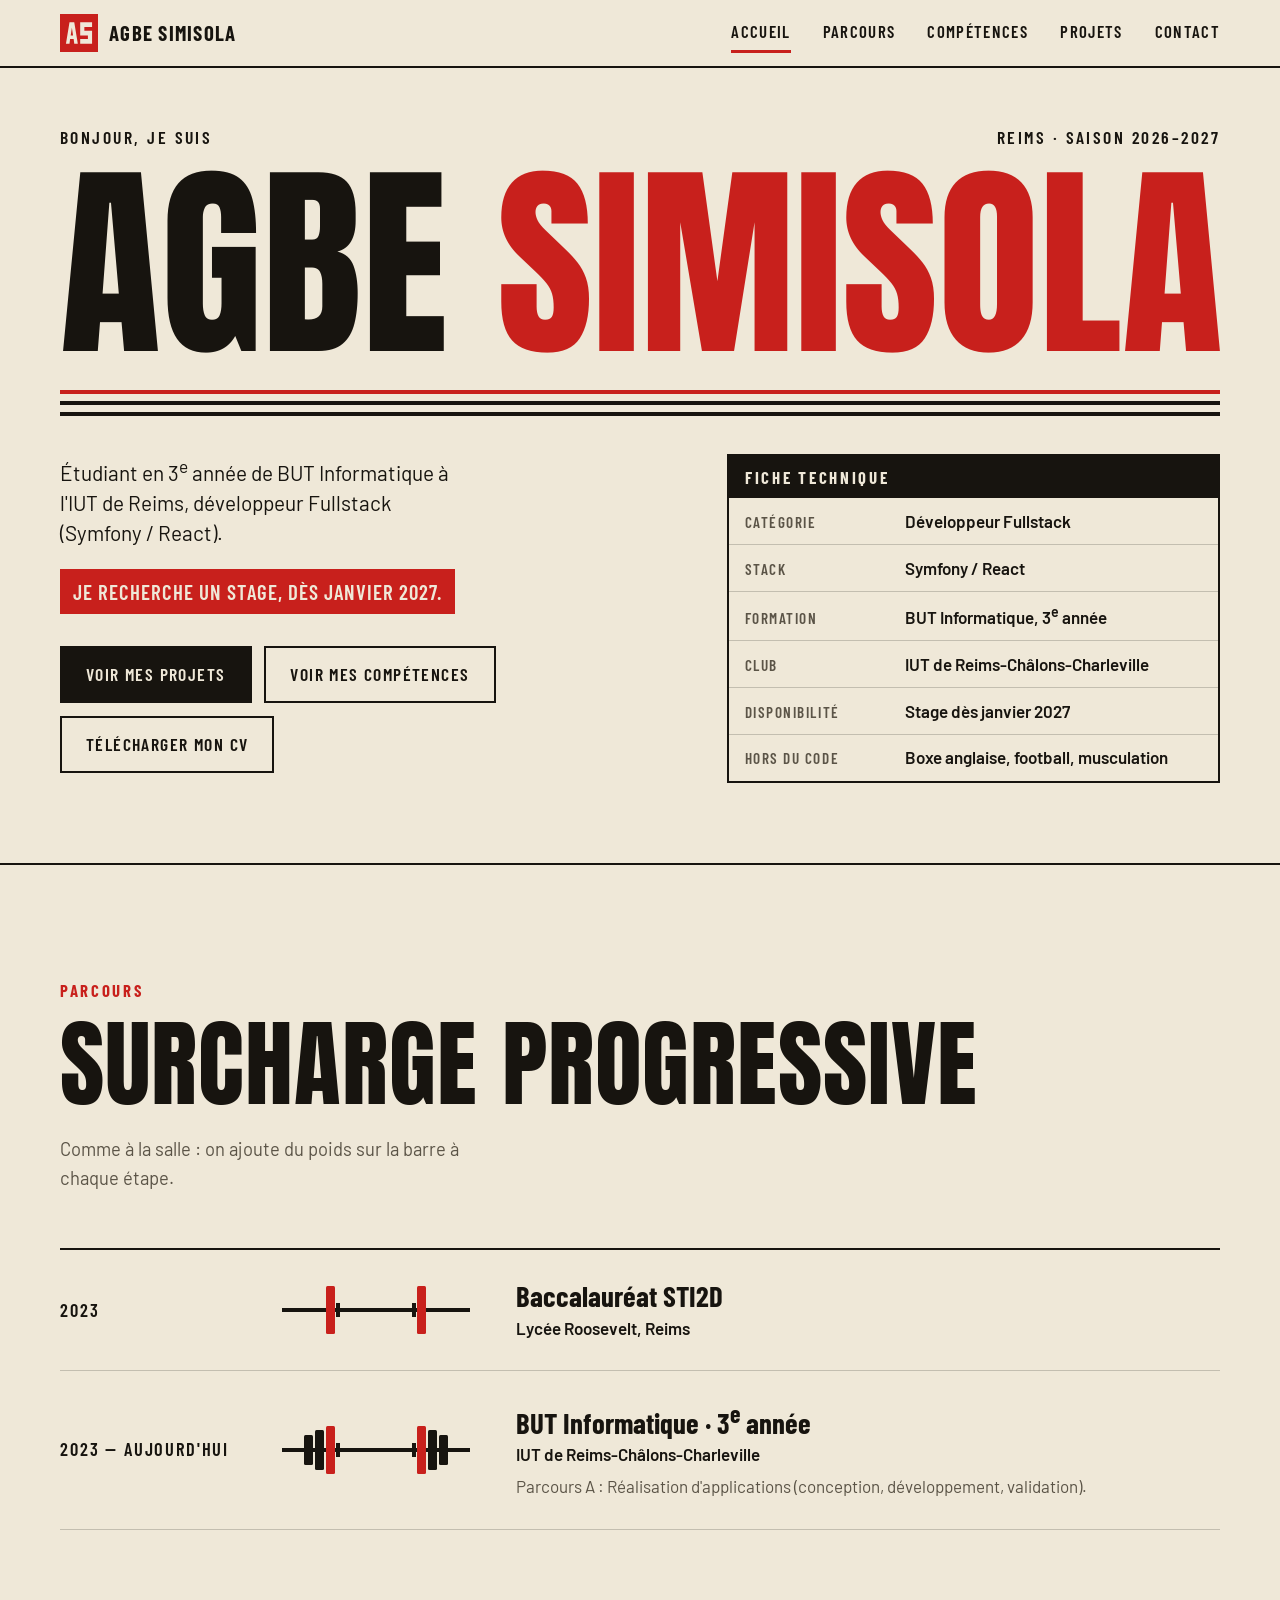
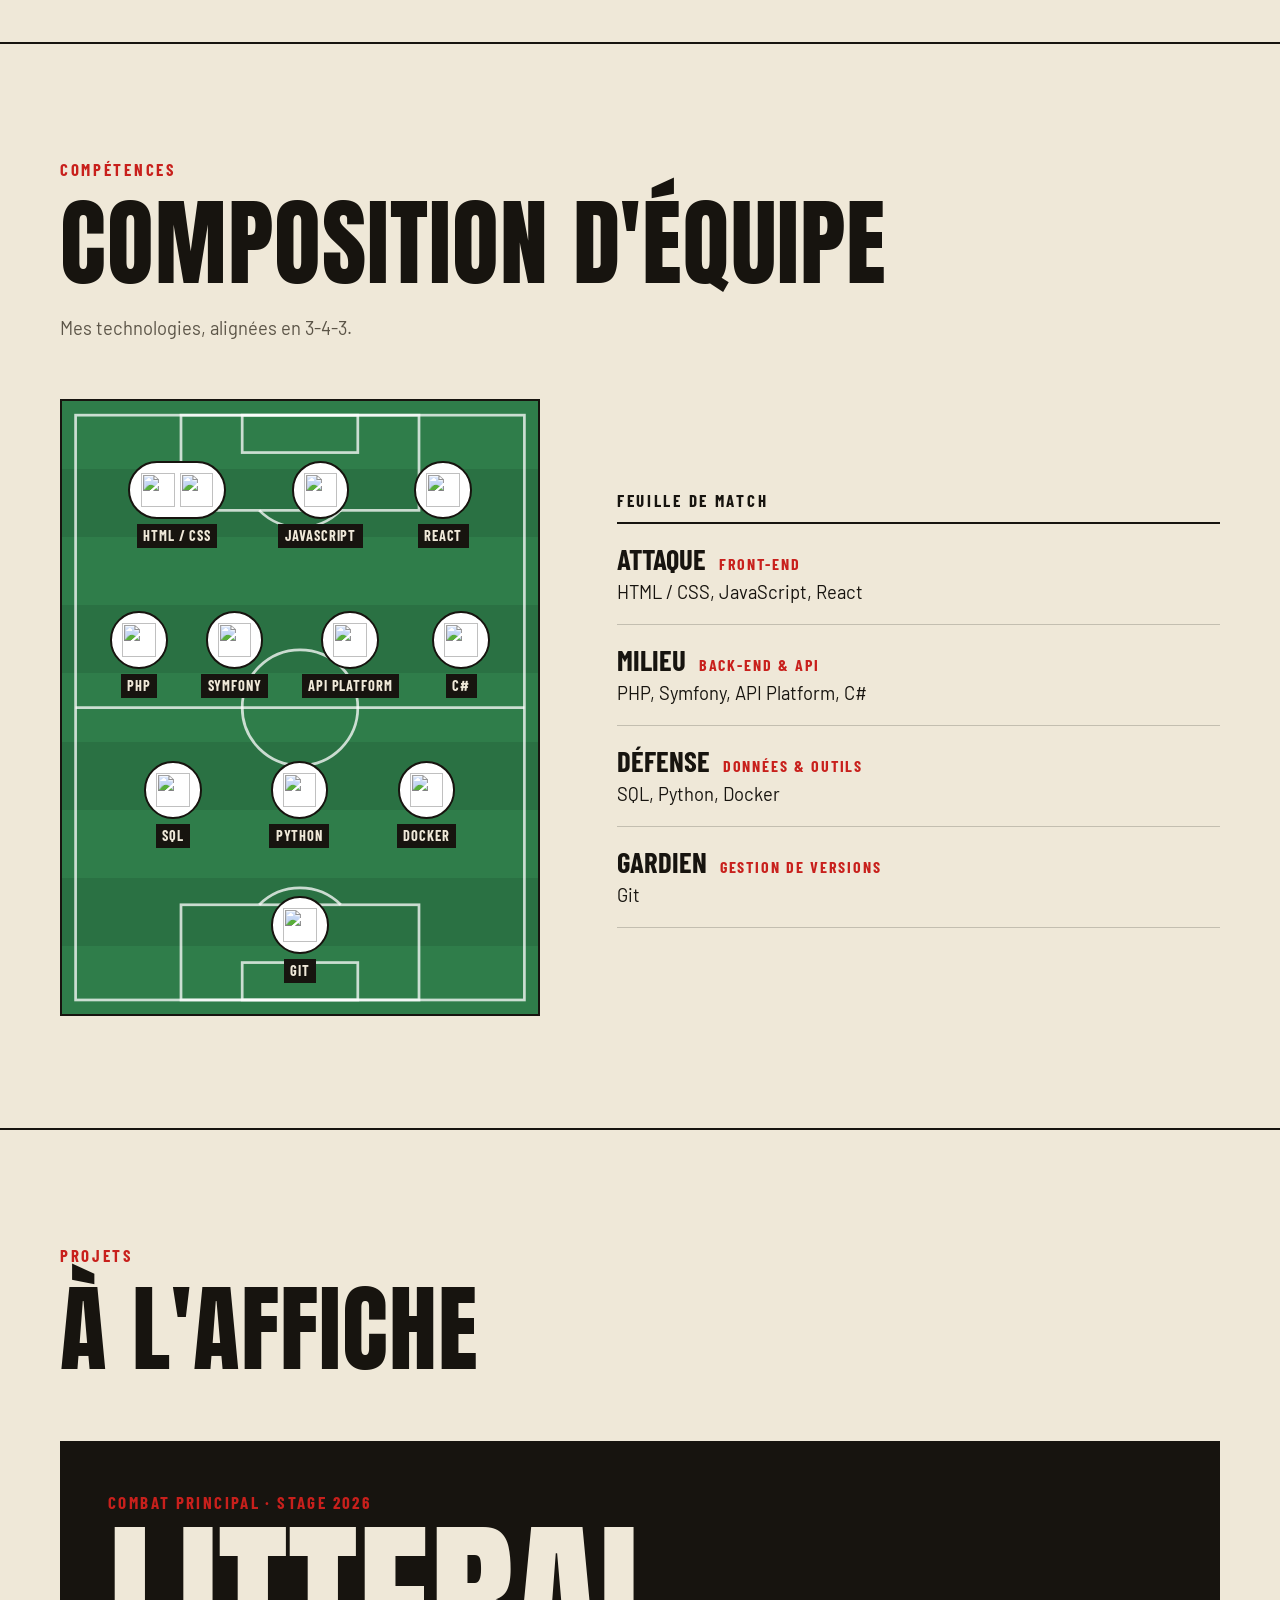
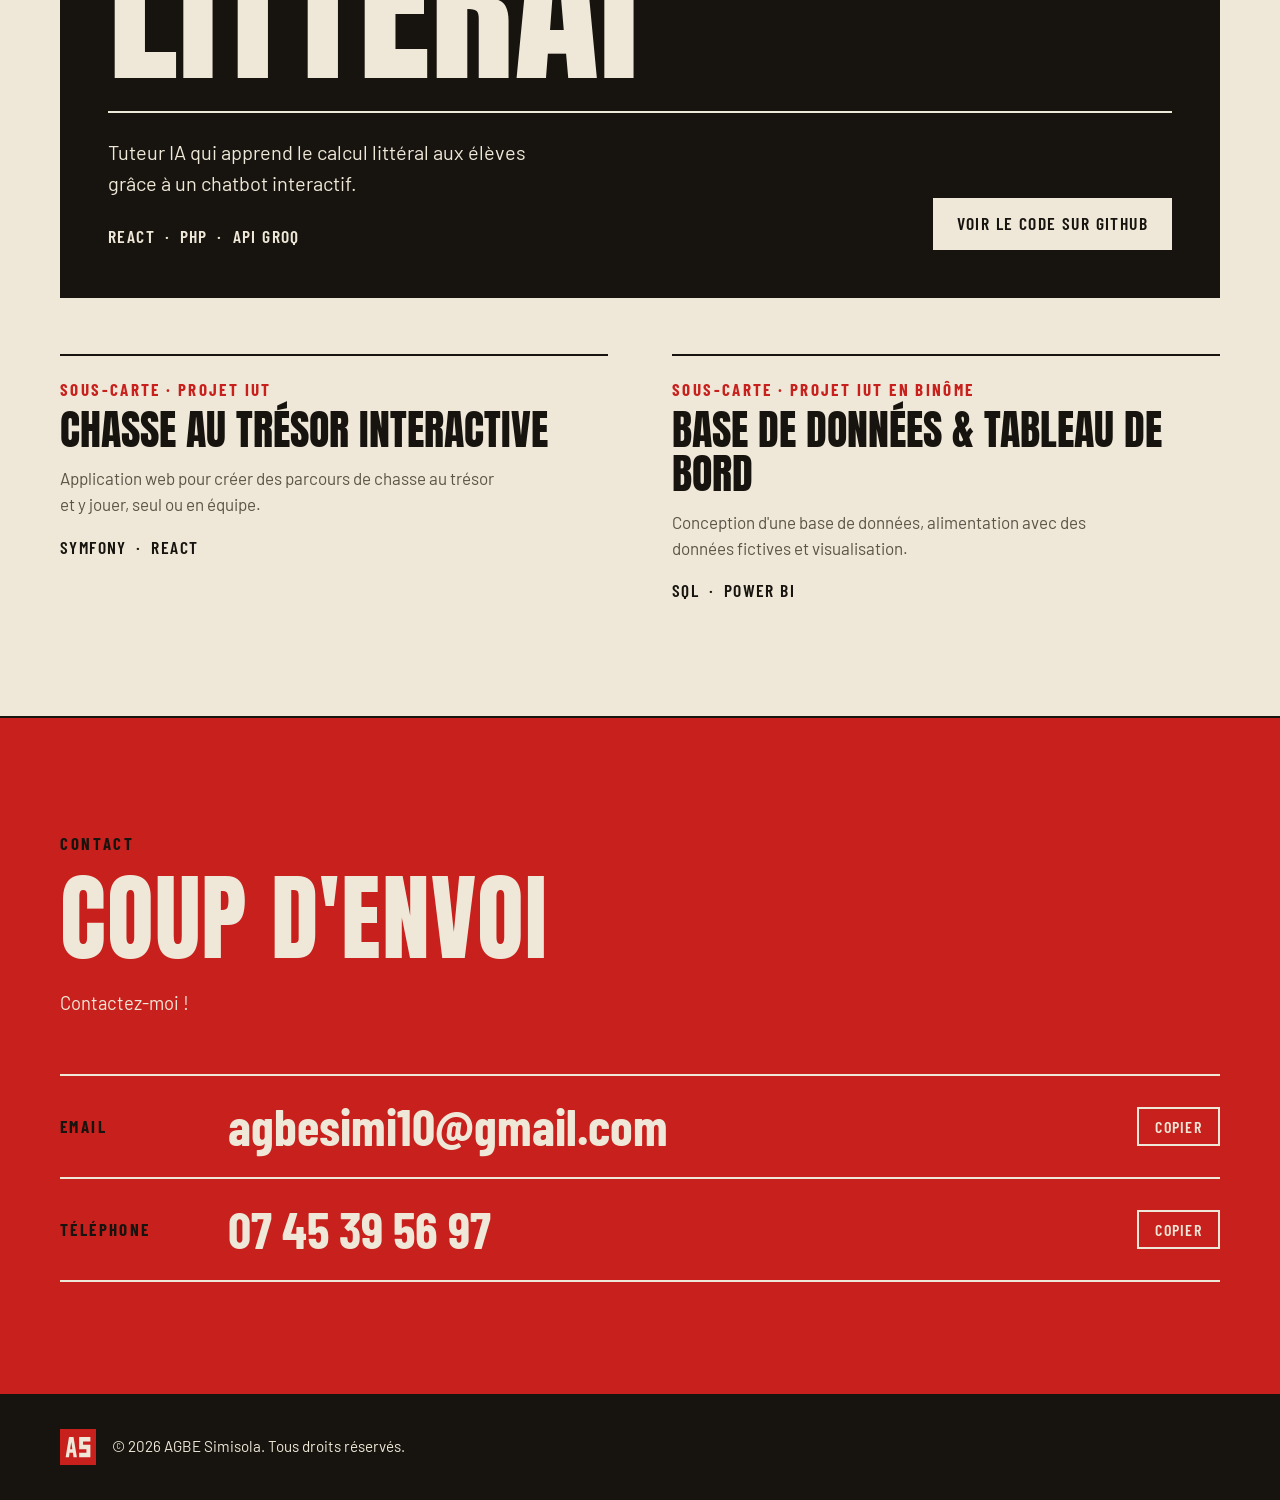
==== index.html @ cc0155b1 "Menu mobile : croix de fermeture corrigée, retrait de classes inutilisées" ====
<!DOCTYPE html>
<html lang="fr">
<head>
    <meta charset="UTF-8">
    <meta name="viewport" content="width=device-width, initial-scale=1.0">
    <meta name="description" content="Portfolio d'AGBE Simisola, développeur Fullstack Symfony / React.">
    <meta name="theme-color" content="#efe8d8">
    <title>AGBE Simisola | Portfolio</title>
    <link rel="icon" type="image/svg+xml" href="logo.svg">
    <link rel="preconnect" href="https://fonts.googleapis.com">
    <link rel="preconnect" href="https://fonts.gstatic.com" crossorigin>
    <link href="https://fonts.googleapis.com/css2?family=Anton&family=Barlow+Condensed:wght@500;600;700&family=Barlow:wght@400;500;600&display=swap" rel="stylesheet">
    <link rel="stylesheet" href="style.css?v=4">
</head>
<body>

    <header class="site-header" id="header">
        <a href="#accueil" class="logo" aria-label="Retour à l'accueil">
            <svg class="logo-mark" viewBox="0 0 64 64" aria-hidden="true">
                <rect width="64" height="64" fill="#c8201c"/>
                <path fill="#efe8d8" fill-rule="evenodd" d="M10 50 16 14h8l6 36h-6l-1-8h-6l-1 8zM18 36h4l-2-13z"/>
                <path fill="#efe8d8" d="M34 14h20v8H41v6h13v22H34v-8h13v-6H34z"/>
            </svg>
            <span class="logo-text">Agbe Simisola</span>
        </a>
        <nav aria-label="Navigation principale">
            <button class="menu-toggle" id="mobile-menu" aria-label="Ouvrir le menu" aria-expanded="false" aria-controls="nav-links">
                <span class="bar"></span>
                <span class="bar"></span>
                <span class="bar"></span>
            </button>
            <ul class="nav-links" id="nav-links">
                <li><a href="#accueil" class="active">Accueil</a></li>
                <li><a href="#parcours">Parcours</a></li>
                <li><a href="#competences">Compétences</a></li>
                <li><a href="#projets">Projets</a></li>
                <li><a href="#contact">Contact</a></li>
            </ul>
        </nav>
    </header>

    <main>
        <section id="accueil" class="hero">
            <p class="hero-intro">
                <span>Bonjour, je suis</span>
                <span>Reims · Saison 2026–2027</span>
            </p>
            <h1 class="hero-name">
                <span>Agbe</span>
                <span class="hero-name-red">Simisola</span>
            </h1>
            <div class="ropes" aria-hidden="true"></div>

            <div class="hero-grid">
                <div>
                    <p class="hero-desc">Étudiant en 3<sup>e</sup> année de BUT Informatique à l'IUT de Reims, développeur Fullstack (Symfony / React).</p>
                    <p class="hero-goal">Je recherche un stage, dès&nbsp;janvier&nbsp;2027.</p>

                    <div class="hero-buttons">
                        <a href="#projets" class="btn btn-primary">Voir mes projets</a>
                        <a href="#competences" class="btn btn-outline">Voir mes compétences</a>
                        <a href="CV_Simisola_AGBE.pdf" download="CV_Simisola_AGBE.pdf" class="btn btn-outline">Télécharger mon CV</a>
                    </div>
                </div>

                <div class="fiche">
                    <p class="fiche-title">Fiche technique</p>
                    <dl>
                        <div class="fiche-row">
                            <dt>Catégorie</dt>
                            <dd>Développeur Fullstack</dd>
                        </div>
                        <div class="fiche-row">
                            <dt>Stack</dt>
                            <dd>Symfony / React</dd>
                        </div>
                        <div class="fiche-row">
                            <dt>Formation</dt>
                            <dd>BUT Informatique, 3<sup>e</sup> année</dd>
                        </div>
                        <div class="fiche-row">
                            <dt>Club</dt>
                            <dd>IUT de Reims-Châlons-Charleville</dd>
                        </div>
                        <div class="fiche-row">
                            <dt>Disponibilité</dt>
                            <dd>Stage dès janvier 2027</dd>
                        </div>
                        <div class="fiche-row">
                            <dt>Hors du code</dt>
                            <dd>Boxe anglaise, football, musculation</dd>
                        </div>
                    </dl>
                </div>
            </div>
        </section>

        <section id="parcours" class="section">
            <header class="section-head">
                <p class="kicker">Parcours</p>
                <h2>Surcharge progressive</h2>
                <p class="lead">Comme à la salle : on ajoute du poids sur la barre à chaque étape.</p>
            </header>

            <ol class="lifts">
                <li class="lift">
                    <p class="lift-date">2023</p>
                    <svg class="lift-bar" viewBox="0 0 200 56" aria-hidden="true">
                        <rect x="6" y="26" width="188" height="4"/>
                        <rect x="60" y="21" width="4" height="14"/>
                        <rect x="136" y="21" width="4" height="14"/>
                        <rect class="plate-red" x="50" y="4" width="9" height="48" rx="1.5"/>
                        <rect class="plate-red" x="141" y="4" width="9" height="48" rx="1.5"/>
                    </svg>
                    <div class="lift-body">
                        <h3>Baccalauréat STI2D</h3>
                        <p class="lift-place">Lycée Roosevelt, Reims</p>
                    </div>
                </li>
                <li class="lift">
                    <p class="lift-date">2023 — aujourd'hui</p>
                    <svg class="lift-bar" viewBox="0 0 200 56" aria-hidden="true">
                        <rect x="6" y="26" width="188" height="4"/>
                        <rect x="60" y="21" width="4" height="14"/>
                        <rect x="136" y="21" width="4" height="14"/>
                        <rect class="plate-red" x="50" y="4" width="9" height="48" rx="1.5"/>
                        <rect class="plate-red" x="141" y="4" width="9" height="48" rx="1.5"/>
                        <rect x="39" y="8" width="9" height="40" rx="1.5"/>
                        <rect x="152" y="8" width="9" height="40" rx="1.5"/>
                        <rect x="28" y="13" width="9" height="30" rx="1.5"/>
                        <rect x="163" y="13" width="9" height="30" rx="1.5"/>
                    </svg>
                    <div class="lift-body">
                        <h3>BUT Informatique · 3<sup>e</sup> année</h3>
                        <p class="lift-place">IUT de Reims-Châlons-Charleville</p>
                        <p class="lift-desc">Parcours A : Réalisation d'applications (conception, développement, validation).</p>
                    </div>
                </li>
            </ol>
        </section>

        <section id="competences" class="section">
            <header class="section-head">
                <p class="kicker">Compétences</p>
                <h2>Composition d'équipe</h2>
                <p class="lead">Mes technologies, alignées en 3-4-3.</p>
            </header>

            <div class="squad">
                <!-- Le terrain est décoratif : la feuille de match porte le contenu -->
                <div class="pitch" aria-hidden="true">
                    <svg class="pitch-lines" viewBox="0 0 700 900">
                        <rect x="20" y="20" width="660" height="860"/>
                        <line x1="20" y1="450" x2="680" y2="450"/>
                        <circle cx="350" cy="450" r="85"/>
                        <rect x="175" y="20" width="350" height="140"/>
                        <rect x="265" y="20" width="170" height="55"/>
                        <path d="M290 160a85 85 0 0 0 120 0"/>
                        <rect x="175" y="740" width="350" height="140"/>
                        <rect x="265" y="825" width="170" height="55"/>
                        <path d="M290 740a85 85 0 0 1 120 0"/>
                    </svg>

                    <div class="pitch-rows">
                        <ul class="pitch-row">
                            <li class="player">
                                <span class="player-disc is-double"><img src="logos/html.png" alt=""><img src="logos/css.png" alt=""></span>
                                <span class="player-name">HTML / CSS</span>
                            </li>
                            <li class="player">
                                <span class="player-disc"><img src="logos/js.png" alt=""></span>
                                <span class="player-name">JavaScript</span>
                            </li>
                            <li class="player">
                                <span class="player-disc"><img src="logos/react.png" alt=""></span>
                                <span class="player-name">React</span>
                            </li>
                        </ul>
                        <ul class="pitch-row">
                            <li class="player">
                                <span class="player-disc"><img src="logos/PHP-log.png" alt=""></span>
                                <span class="player-name">PHP</span>
                            </li>
                            <li class="player">
                                <span class="player-disc"><img src="logos/symfony-logo.jpg" alt=""></span>
                                <span class="player-name">Symfony</span>
                            </li>
                            <li class="player">
                                <span class="player-disc"><img src="logos/api.png" alt=""></span>
                                <span class="player-name">API Platform</span>
                            </li>
                            <li class="player">
                                <span class="player-disc"><img src="logos/csharp.png" alt=""></span>
                                <span class="player-name">C#</span>
                            </li>
                        </ul>
                        <ul class="pitch-row">
                            <li class="player">
                                <span class="player-disc"><img src="logos/sql.png" alt=""></span>
                                <span class="player-name">SQL</span>
                            </li>
                            <li class="player">
                                <span class="player-disc"><img src="logos/python.png" alt=""></span>
                                <span class="player-name">Python</span>
                            </li>
                            <li class="player">
                                <span class="player-disc"><img src="logos/docker.png" alt=""></span>
                                <span class="player-name">Docker</span>
                            </li>
                        </ul>
                        <ul class="pitch-row">
                            <li class="player">
                                <span class="player-disc"><img src="logos/git.png" alt=""></span>
                                <span class="player-name">Git</span>
                            </li>
                        </ul>
                    </div>
                </div>

                <div class="teamsheet">
                    <p class="teamsheet-title">Feuille de match</p>
                    <dl>
                        <div class="teamsheet-line">
                            <dt>Attaque <span>Front-end</span></dt>
                            <dd>HTML / CSS, JavaScript, React</dd>
                        </div>
                        <div class="teamsheet-line">
                            <dt>Milieu <span>Back-end &amp; API</span></dt>
                            <dd>PHP, Symfony, API Platform, C#</dd>
                        </div>
                        <div class="teamsheet-line">
                            <dt>Défense <span>Données &amp; outils</span></dt>
                            <dd>SQL, Python, Docker</dd>
                        </div>
                        <div class="teamsheet-line">
                            <dt>Gardien <span>Gestion de versions</span></dt>
                            <dd>Git</dd>
                        </div>
                    </dl>
                </div>
            </div>
        </section>

        <section id="projets" class="section">
            <header class="section-head">
                <p class="kicker">Projets</p>
                <h2>À l'affiche</h2>
            </header>

            <article class="bout bout-main">
                <p class="bout-label">Combat principal · Stage 2026</p>
                <h3>LitterAI</h3>
                <div class="bout-info">
                    <p class="bout-desc">Tuteur IA qui apprend le calcul littéral aux élèves grâce à un chatbot interactif.</p>
                    <ul class="bout-tech">
                        <li>React</li>
                        <li>PHP</li>
                        <li>API Groq</li>
                    </ul>
                    <a href="https://github.com/agbeSimi/litterAI" target="_blank" rel="noopener" class="bout-link">Voir le code sur GitHub</a>
                </div>
            </article>

            <div class="undercard">
                <article class="bout">
                    <p class="bout-label">Sous-carte · Projet IUT</p>
                    <h3>Chasse au trésor interactive</h3>
                    <p class="bout-desc">Application web pour créer des parcours de chasse au trésor et y jouer, seul ou en équipe.</p>
                    <ul class="bout-tech">
                        <li>Symfony</li>
                        <li>React</li>
                    </ul>
                </article>

                <article class="bout">
                    <p class="bout-label">Sous-carte · Projet IUT en binôme</p>
                    <h3>Base de données &amp; tableau de bord</h3>
                    <p class="bout-desc">Conception d'une base de données, alimentation avec des données fictives et visualisation.</p>
                    <ul class="bout-tech">
                        <li>SQL</li>
                        <li>Power BI</li>
                    </ul>
                </article>
            </div>
        </section>

        <section id="contact" class="section contact">
            <header class="section-head">
                <p class="kicker">Contact</p>
                <h2>Coup d'envoi</h2>
                <p class="lead">Contactez-moi !</p>
            </header>

            <ul class="contact-list">
                <li class="contact-item">
                    <span class="contact-label">Email</span>
                    <a href="mailto:agbesimi10@gmail.com" class="contact-value">agbesimi10@gmail.com</a>
                    <button type="button" class="copy-btn" data-copy="agbesimi10@gmail.com">Copier</button>
                </li>
                <li class="contact-item">
                    <span class="contact-label">Téléphone</span>
                    <a href="tel:+33745395697" class="contact-value">07 45 39 56 97</a>
                    <button type="button" class="copy-btn" data-copy="0745395697">Copier</button>
                </li>
            </ul>
        </section>
    </main>

    <footer class="site-footer">
        <img src="logo.svg" alt="" width="36" height="36">
        <p>&copy; 2026 AGBE Simisola. Tous droits réservés.</p>
    </footer>

    <a href="#accueil" class="back-to-top" id="backToTop" aria-label="Retour en haut">
        <svg viewBox="0 0 24 24" aria-hidden="true"><path d="M12 19V5M5 12l7-7 7 7"/></svg>
    </a>


    <script src="script.js?v=4"></script>
</body>
</html>
---- style.css ----
:root {
    --paper: #efe8d8;
    --ink: #17140f;
    --ink-soft: #5b5447;
    --red: #c8201c;
    --pitch: #2f7d4a;
    --pitch-dark: #2a7143;
    --rule: rgba(23, 20, 15, 0.2);
    --font-display: 'Anton', 'Arial Narrow', Impact, sans-serif;
    --font-label: 'Barlow Condensed', 'Arial Narrow', sans-serif;
    --font-body: 'Barlow', system-ui, sans-serif;
    --header-h: 68px;
    --gutter: max(1.25rem, calc(50% - 580px));
}

*,
*::before,
*::after {
    margin: 0;
    padding: 0;
    box-sizing: border-box;
}

html {
    scroll-behavior: smooth;
    scroll-padding-top: var(--header-h);
}

body {
    font-family: var(--font-body);
    font-size: 1.0625rem;
    line-height: 1.55;
    color: var(--ink);
    background-color: var(--paper);
    overflow-x: hidden;
}

::selection {
    background: var(--red);
    color: var(--paper);
}

img,
svg {
    display: block;
    max-width: 100%;
}

a {
    color: inherit;
}

:focus-visible {
    outline: 3px solid var(--red);
    outline-offset: 3px;
}

/* ---------- Boutons ---------- */
.btn {
    display: inline-flex;
    align-items: center;
    justify-content: center;
    padding: 0.8rem 1.5rem;
    font-family: var(--font-label);
    font-size: 1.1rem;
    font-weight: 600;
    letter-spacing: 0.08em;
    text-transform: uppercase;
    text-decoration: none;
    color: var(--ink);
    border: 2px solid var(--ink);
    transition: background-color 0.15s ease, color 0.15s ease, border-color 0.15s ease;
}

.btn-primary {
    color: var(--paper);
    background-color: var(--ink);
}

.btn-primary:hover {
    background-color: var(--red);
    border-color: var(--red);
}

.btn-outline:hover {
    color: var(--paper);
    background-color: var(--ink);
}

/* ---------- En-tête ---------- */
.site-header {
    position: sticky;
    top: 0;
    z-index: 100;
    display: flex;
    align-items: center;
    justify-content: space-between;
    height: var(--header-h);
    padding-inline: var(--gutter);
    background-color: var(--paper);
    border-bottom: 2px solid var(--ink);
}

.logo {
    display: flex;
    align-items: center;
    gap: 0.7rem;
    text-decoration: none;
}

.logo-mark {
    width: 38px;
    height: 38px;
}

.logo-text {
    font-family: var(--font-label);
    font-size: 1.3rem;
    font-weight: 700;
    letter-spacing: 0.06em;
    text-transform: uppercase;
}

.nav-links {
    display: flex;
    gap: 2rem;
    list-style: none;
}

.nav-links a {
    display: block;
    padding: 0.35rem 0;
    font-family: var(--font-label);
    font-size: 1.05rem;
    font-weight: 600;
    letter-spacing: 0.08em;
    text-transform: uppercase;
    text-decoration: none;
    border-bottom: 3px solid transparent;
    transition: border-color 0.15s ease;
}

.nav-links a:hover,
.nav-links a.active {
    border-bottom-color: var(--red);
}

.menu-toggle {
    display: none;
    width: 44px;
    height: 44px;
    background: none;
    border: none;
    cursor: pointer;
}

.bar {
    display: block;
    width: 26px;
    height: 3px;
    margin: 6px auto;
    background-color: var(--ink);
    transition: transform 0.2s ease;
}

@media (max-width: 800px) {
    .menu-toggle {
        display: block;
    }

    .menu-toggle.active .bar:nth-child(1) {
        transform: translateY(9px) rotate(45deg);
    }

    .menu-toggle.active .bar:nth-child(2) {
        opacity: 0;
    }

    .menu-toggle.active .bar:nth-child(3) {
        transform: translateY(-9px) rotate(-45deg);
    }

    .nav-links {
        position: fixed;
        inset: var(--header-h) 0 0 0;
        flex-direction: column;
        gap: 0;
        padding: 1.5rem 1.25rem;
        background-color: var(--ink);
        visibility: hidden;
        opacity: 0;
        transition: opacity 0.2s ease, visibility 0.2s ease;
    }

    .nav-links.active {
        visibility: visible;
        opacity: 1;
    }

    .nav-links a {
        padding: 0.6rem 0;
        font-family: var(--font-display);
        font-size: 2.6rem;
        font-weight: 400;
        letter-spacing: 0.02em;
        line-height: 1.2;
        color: var(--paper);
        border-bottom: none;
    }

    .nav-links a.active {
        color: var(--red);
    }
}

/* ---------- Accueil : affiche de combat ---------- */
.hero {
    padding: clamp(2rem, 5vw, 3.5rem) var(--gutter) clamp(3rem, 7vw, 5rem);
}

.hero-intro {
    display: flex;
    flex-wrap: wrap;
    justify-content: space-between;
    gap: 0.25rem 1.5rem;
    font-family: var(--font-label);
    font-size: 1.1rem;
    font-weight: 600;
    letter-spacing: 0.14em;
    text-transform: uppercase;
}

.hero-name {
    margin-top: 0.5rem;
    font-family: var(--font-display);
    font-size: min(16.9vw, 13rem);
    font-weight: 400;
    line-height: 1;
    text-transform: uppercase;
    white-space: nowrap;
}

.hero-name-red {
    color: var(--red);
}

/* Les trois cordes du ring */
.ropes {
    height: 26px;
    margin: 1.4rem 0 2.4rem;
    background: linear-gradient(
        to bottom,
        var(--red) 0 4px,
        transparent 4px 11px,
        var(--ink) 11px 15px,
        transparent 15px 22px,
        var(--ink) 22px 26px
    );
}

.hero-grid {
    display: grid;
    grid-template-columns: 1.1fr 0.9fr;
    gap: clamp(2rem, 5vw, 4.5rem);
    align-items: start;
}

.hero-desc {
    max-width: 34ch;
    font-size: 1.3rem;
    line-height: 1.45;
}

.hero-goal {
    display: inline-block;
    margin-top: 1.3rem;
    padding: 0.4rem 0.8rem;
    font-family: var(--font-label);
    font-size: 1.3rem;
    font-weight: 600;
    letter-spacing: 0.05em;
    text-transform: uppercase;
    color: var(--paper);
    background-color: var(--red);
}

.hero-buttons {
    display: flex;
    flex-wrap: wrap;
    gap: 0.8rem;
    margin-top: 2rem;
}

.fiche {
    border: 2px solid var(--ink);
}

.fiche-title {
    padding: 0.5rem 1rem;
    font-family: var(--font-label);
    font-weight: 700;
    letter-spacing: 0.16em;
    text-transform: uppercase;
    color: var(--paper);
    background-color: var(--ink);
}

.fiche-row {
    display: grid;
    grid-template-columns: 9rem 1fr;
    gap: 1rem;
    align-items: baseline;
    padding: 0.6rem 1rem;
}

.fiche-row + .fiche-row {
    border-top: 1px solid var(--rule);
}

.fiche dt {
    font-family: var(--font-label);
    font-size: 0.95rem;
    font-weight: 600;
    letter-spacing: 0.1em;
    text-transform: uppercase;
    color: var(--ink-soft);
}

.fiche dd {
    font-weight: 600;
}

@media (max-width: 800px) {
    .hero-name {
        font-size: 25vw;
        line-height: 0.98;
    }

    .hero-name span {
        display: block;
    }

    .hero-grid {
        grid-template-columns: 1fr;
    }

    .hero-buttons .btn {
        flex: 1 1 100%;
    }

    .fiche-row {
        grid-template-columns: 7.5rem 1fr;
    }
}

/* ---------- Sections ---------- */
.section {
    padding: clamp(4rem, 9vw, 7rem) var(--gutter);
    border-top: 2px solid var(--ink);
}

.section-head {
    margin-bottom: clamp(2rem, 5vw, 3.5rem);
}

.kicker {
    font-family: var(--font-label);
    font-size: 1.05rem;
    font-weight: 700;
    letter-spacing: 0.16em;
    text-transform: uppercase;
    color: var(--red);
}

.section-head h2 {
    margin-top: 0.4rem;
    font-family: var(--font-display);
    font-size: clamp(2.8rem, 8vw, 6rem);
    font-weight: 400;
    line-height: 1.15;
    letter-spacing: 0.01em;
    text-transform: uppercase;
}

.lead {
    max-width: 46ch;
    margin-top: 1rem;
    font-size: 1.15rem;
    color: var(--ink-soft);
}

/* ---------- Parcours : surcharge progressive ---------- */
.lifts {
    list-style: none;
    border-top: 2px solid var(--ink);
}

.lift {
    display: grid;
    grid-template-columns: 11rem 12.5rem 1fr;
    gap: 2.5rem;
    align-items: center;
    padding: 1.8rem 0;
    border-bottom: 1px solid var(--rule);
}

.lift-date {
    font-family: var(--font-label);
    font-size: 1.15rem;
    font-weight: 600;
    letter-spacing: 0.1em;
    text-transform: uppercase;
}

.lift-bar {
    width: 100%;
    fill: var(--ink);
}

.lift-bar .plate-red {
    fill: var(--red);
}

.lift-body h3 {
    font-family: var(--font-label);
    font-size: 1.8rem;
    font-weight: 700;
    line-height: 1.15;
}

.lift-place {
    margin-top: 0.15rem;
    font-weight: 600;
}

.lift-desc {
    margin-top: 0.4rem;
    color: var(--ink-soft);
}

@media (max-width: 800px) {
    .lift {
        grid-template-columns: 1fr 8.5rem;
        gap: 0.8rem 1rem;
    }

    .lift-body {
        grid-column: 1 / -1;
    }
}

/* ---------- Compétences : composition d'équipe ---------- */
.squad {
    display: grid;
    grid-template-columns: minmax(0, 30rem) 1fr;
    gap: clamp(2rem, 6vw, 5rem);
    align-items: center;
}

.pitch {
    position: relative;
    aspect-ratio: 7 / 9;
    border: 2px solid var(--ink);
    /* Bandes de tonte */
    background: repeating-linear-gradient(
        to bottom,
        var(--pitch) 0 11.111%,
        var(--pitch-dark) 11.111% 22.222%
    );
}

.pitch-lines {
    position: absolute;
    inset: 0;
    width: 100%;
    height: 100%;
    fill: none;
    stroke: rgba(255, 255, 255, 0.75);
    stroke-width: 4;
}

.pitch-rows {
    position: absolute;
    inset: 0;
    display: grid;
    grid-template-rows: 1fr 1fr 1fr 0.8fr;
    padding: 6% 3% 3%;
}

.pitch-row {
    display: flex;
    align-items: center;
    justify-content: space-evenly;
    list-style: none;
}

.player {
    display: flex;
    flex-direction: column;
    align-items: center;
    gap: 0.35rem;
}

.player-disc {
    display: grid;
    grid-auto-flow: column;
    place-items: center;
    width: 3.6rem;
    height: 3.6rem;
    background-color: #fff;
    border: 2px solid var(--ink);
    border-radius: 50%;
}

.player-disc img {
    width: 2.1rem;
    height: 2.1rem;
    object-fit: contain;
}

.player-disc.is-double {
    gap: 0.3rem;
    width: auto;
    padding: 0 0.7rem;
    border-radius: 2rem;
}

.player-name {
    padding: 0.05rem 0.4rem;
    font-family: var(--font-label);
    font-size: 0.9rem;
    font-weight: 700;
    letter-spacing: 0.06em;
    text-transform: uppercase;
    white-space: nowrap;
    color: var(--paper);
    background-color: var(--ink);
}

.teamsheet-title {
    padding-bottom: 0.6rem;
    font-family: var(--font-label);
    font-weight: 700;
    letter-spacing: 0.16em;
    text-transform: uppercase;
    border-bottom: 2px solid var(--ink);
}

.teamsheet-line {
    padding: 1.1rem 0;
    border-bottom: 1px solid var(--rule);
}

.teamsheet dt {
    display: flex;
    flex-wrap: wrap;
    align-items: baseline;
    gap: 0 0.8rem;
    font-family: var(--font-label);
    font-size: 1.8rem;
    font-weight: 700;
    line-height: 1.15;
    text-transform: uppercase;
}

.teamsheet dt span {
    font-size: 1rem;
    letter-spacing: 0.12em;
    color: var(--red);
}

.teamsheet dd {
    margin-top: 0.2rem;
    font-size: 1.15rem;
}

@media (max-width: 800px) {
    .squad {
        grid-template-columns: 1fr;
    }

    .player-disc {
        width: 3rem;
        height: 3rem;
    }

    .player-disc img {
        width: 1.7rem;
        height: 1.7rem;
    }

    .player-name {
        font-size: 0.78rem;
    }
}

/* ---------- Projets : carte des combats ---------- */
.bout-label {
    font-family: var(--font-label);
    font-weight: 700;
    letter-spacing: 0.14em;
    text-transform: uppercase;
    color: var(--red);
}

.bout h3 {
    font-family: var(--font-display);
    font-weight: 400;
    line-height: 1.05;
    text-transform: uppercase;
}

.bout-tech {
    display: flex;
    flex-wrap: wrap;
    margin-top: 1rem;
    list-style: none;
    font-family: var(--font-label);
    font-size: 1.1rem;
    font-weight: 600;
    letter-spacing: 0.08em;
    text-transform: uppercase;
}

.bout-tech li + li::before {
    content: '·';
    margin: 0 0.6rem;
}

/* Combat principal */
.bout-main {
    padding: clamp(1.5rem, 4vw, 3rem);
    color: var(--paper);
    background-color: var(--ink);
}

.bout-main h3 {
    margin-top: 0.3rem;
    font-size: clamp(4rem, 15vw, 11rem);
    line-height: 0.95;
}

.bout-info {
    display: grid;
    grid-template-columns: 1fr auto;
    gap: 0.5rem 3rem;
    align-items: end;
    margin-top: 1.5rem;
    padding-top: 1.5rem;
    border-top: 2px solid var(--paper);
}

.bout-main .bout-desc {
    max-width: 40ch;
    font-size: 1.25rem;
}

.bout-main .bout-tech {
    grid-column: 1;
}

.bout-link {
    grid-column: 2;
    grid-row: 1 / span 2;
    padding: 0.8rem 1.5rem;
    font-family: var(--font-label);
    font-size: 1.1rem;
    font-weight: 600;
    letter-spacing: 0.08em;
    text-transform: uppercase;
    text-decoration: none;
    color: var(--ink);
    background-color: var(--paper);
    transition: background-color 0.15s ease, color 0.15s ease;
}

.bout-link:hover {
    color: var(--paper);
    background-color: var(--red);
}

.bout-main :focus-visible {
    outline-color: var(--paper);
}

/* Sous-carte */
.undercard {
    display: grid;
    grid-template-columns: 1fr 1fr;
    gap: clamp(2rem, 5vw, 4rem);
    margin-top: clamp(2rem, 5vw, 3.5rem);
}

.undercard .bout {
    padding-top: 1.2rem;
    border-top: 2px solid var(--ink);
}

.undercard h3 {
    margin: 0.4rem 0 0.8rem;
    font-size: clamp(1.9rem, 3.4vw, 2.6rem);
}

.undercard .bout-desc {
    max-width: 44ch;
    color: var(--ink-soft);
}

@media (max-width: 800px) {
    .bout-info,
    .undercard {
        grid-template-columns: 1fr;
    }

    .bout-link {
        grid-column: 1;
        grid-row: auto;
        margin-top: 1rem;
        text-align: center;
    }
}

/* ---------- Contact : coup d'envoi ---------- */
.contact {
    color: var(--paper);
    background-color: var(--red);
}

.contact .kicker {
    color: var(--ink);
}

.contact .lead {
    color: var(--paper);
}

.contact-list {
    list-style: none;
    border-top: 2px solid var(--paper);
}

.contact-item {
    display: grid;
    grid-template-columns: 9rem 1fr auto;
    gap: 0.5rem 1.5rem;
    align-items: center;
    padding: 1.4rem 0;
    border-bottom: 2px solid var(--paper);
}

.contact-label {
    font-family: var(--font-label);
    font-weight: 700;
    letter-spacing: 0.14em;
    text-transform: uppercase;
    color: var(--ink);
}

.contact-value {
    font-family: var(--font-label);
    font-size: clamp(1.7rem, 5.2vw, 3.2rem);
    font-weight: 700;
    line-height: 1.1;
    text-decoration: none;
    overflow-wrap: anywhere;
}

.contact-value:hover {
    text-decoration: underline;
    text-decoration-thickness: 3px;
    text-underline-offset: 0.15em;
}

.copy-btn {
    padding: 0.5rem 1rem;
    font-family: var(--font-label);
    font-size: 1rem;
    font-weight: 600;
    letter-spacing: 0.08em;
    text-transform: uppercase;
    color: var(--paper);
    background: none;
    border: 2px solid var(--paper);
    cursor: pointer;
    transition: background-color 0.15s ease, color 0.15s ease;
}

.copy-btn:hover {
    color: var(--red);
    background-color: var(--paper);
}

.contact :focus-visible {
    outline-color: var(--ink);
}

@media (max-width: 800px) {
    .contact-item {
        grid-template-columns: 1fr auto;
    }

    .contact-value {
        grid-column: 1 / -1;
        grid-row: 2;
    }
}

/* ---------- Pied de page ---------- */
.site-footer {
    display: flex;
    align-items: center;
    gap: 1rem;
    padding: 2.2rem var(--gutter);
    font-size: 0.95rem;
    color: var(--paper);
    background-color: var(--ink);
}

/* ---------- Bouton retour en haut ---------- */
.back-to-top {
    position: fixed;
    right: 1.25rem;
    bottom: 1.25rem;
    z-index: 90;
    display: grid;
    place-items: center;
    width: 46px;
    height: 46px;
    background-color: var(--ink);
    border: 2px solid var(--paper);
    opacity: 0;
    pointer-events: none;
    transition: opacity 0.2s ease, background-color 0.15s ease;
}

.back-to-top svg {
    width: 20px;
    height: 20px;
    fill: none;
    stroke: var(--paper);
    stroke-width: 2.5;
}

.back-to-top.show {
    opacity: 1;
    pointer-events: auto;
}

.back-to-top:hover {
    background-color: var(--red);
}

@media (prefers-reduced-motion: reduce) {
    html {
        scroll-behavior: auto;
    }

    * {
        transition: none !important;
    }
}
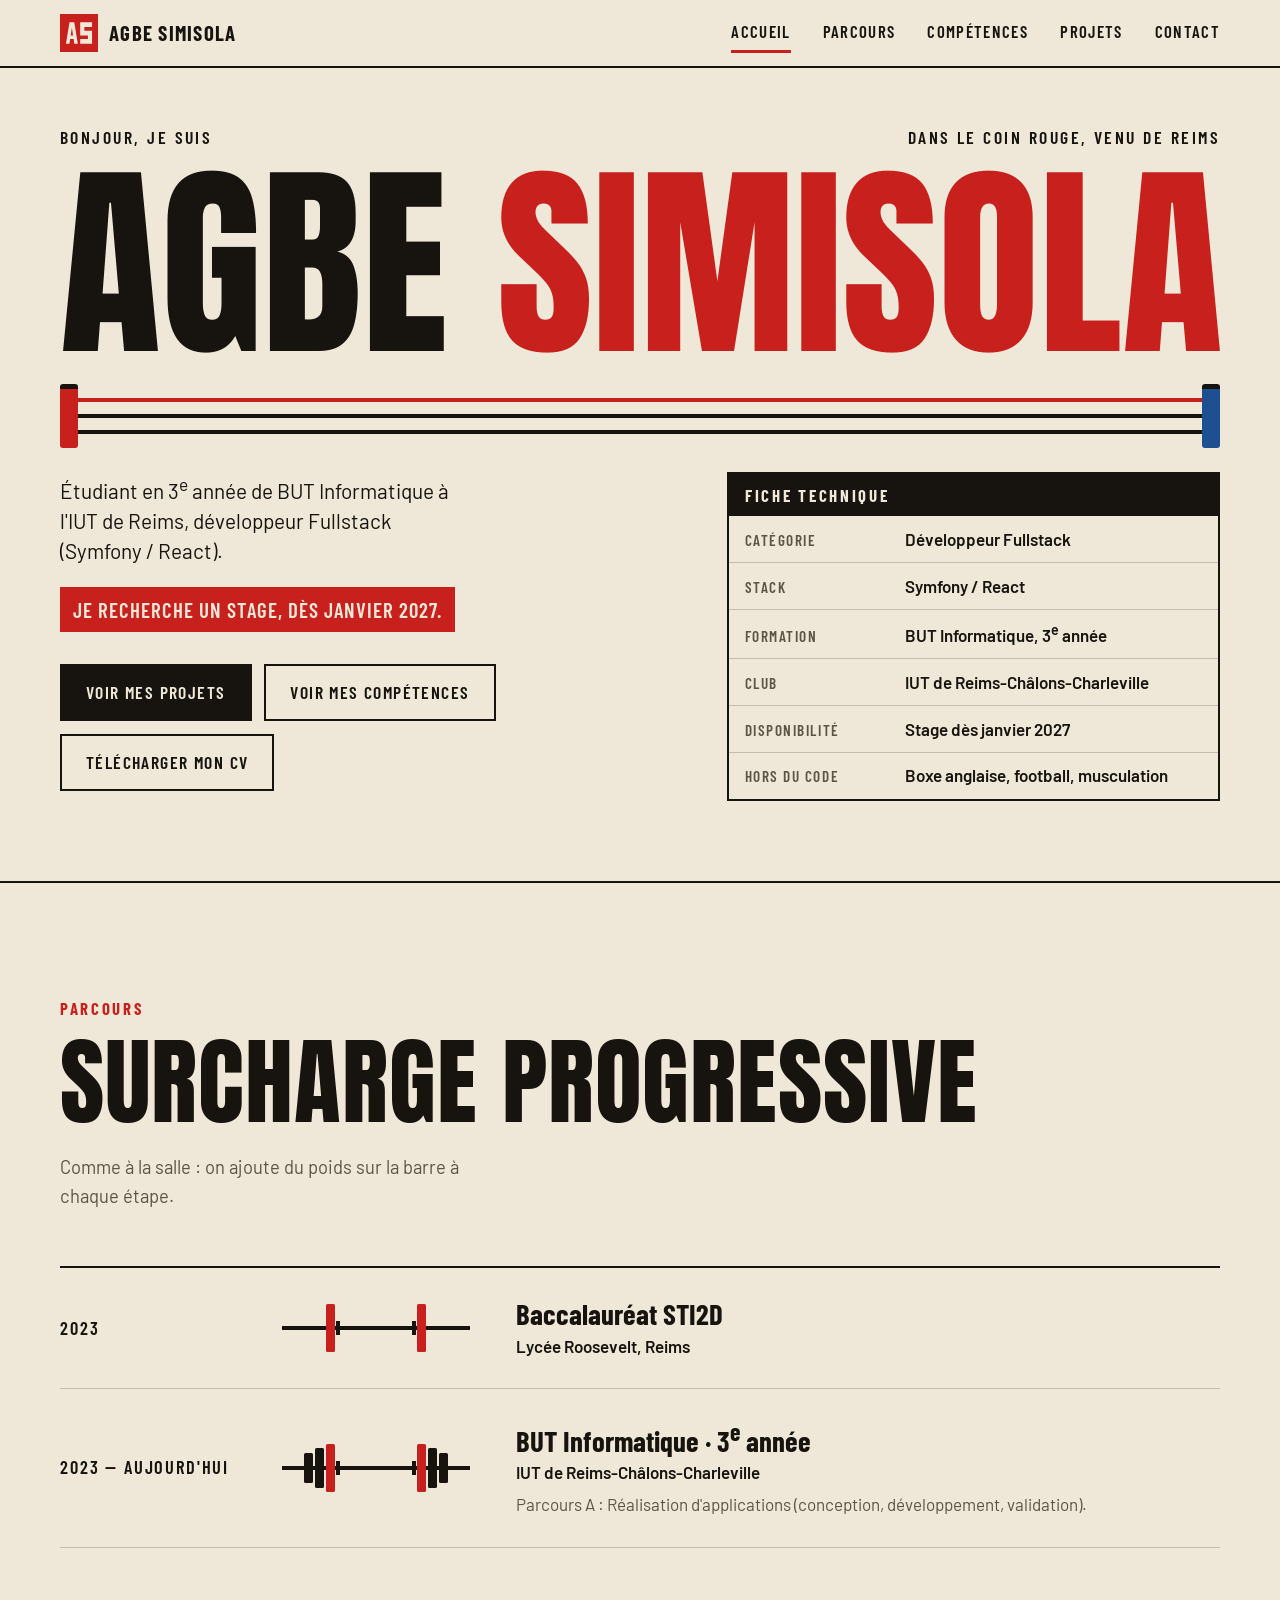
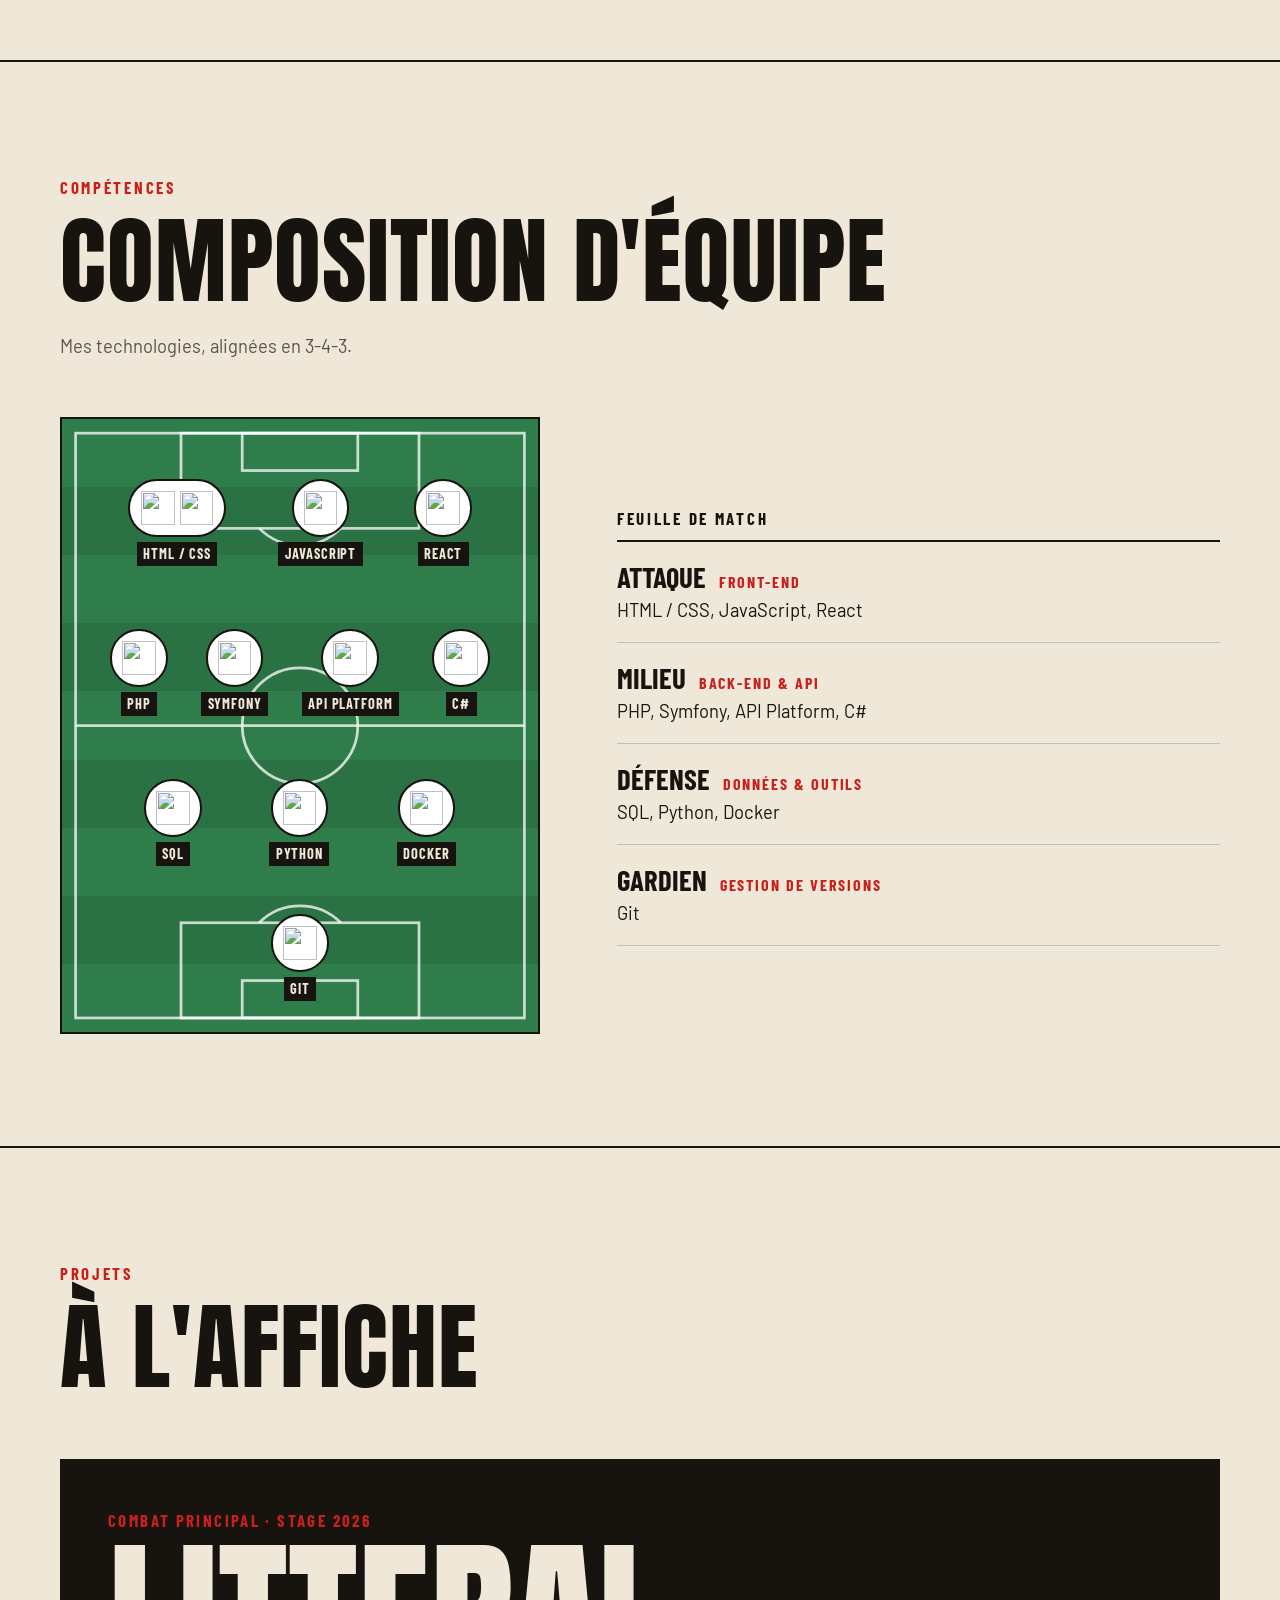
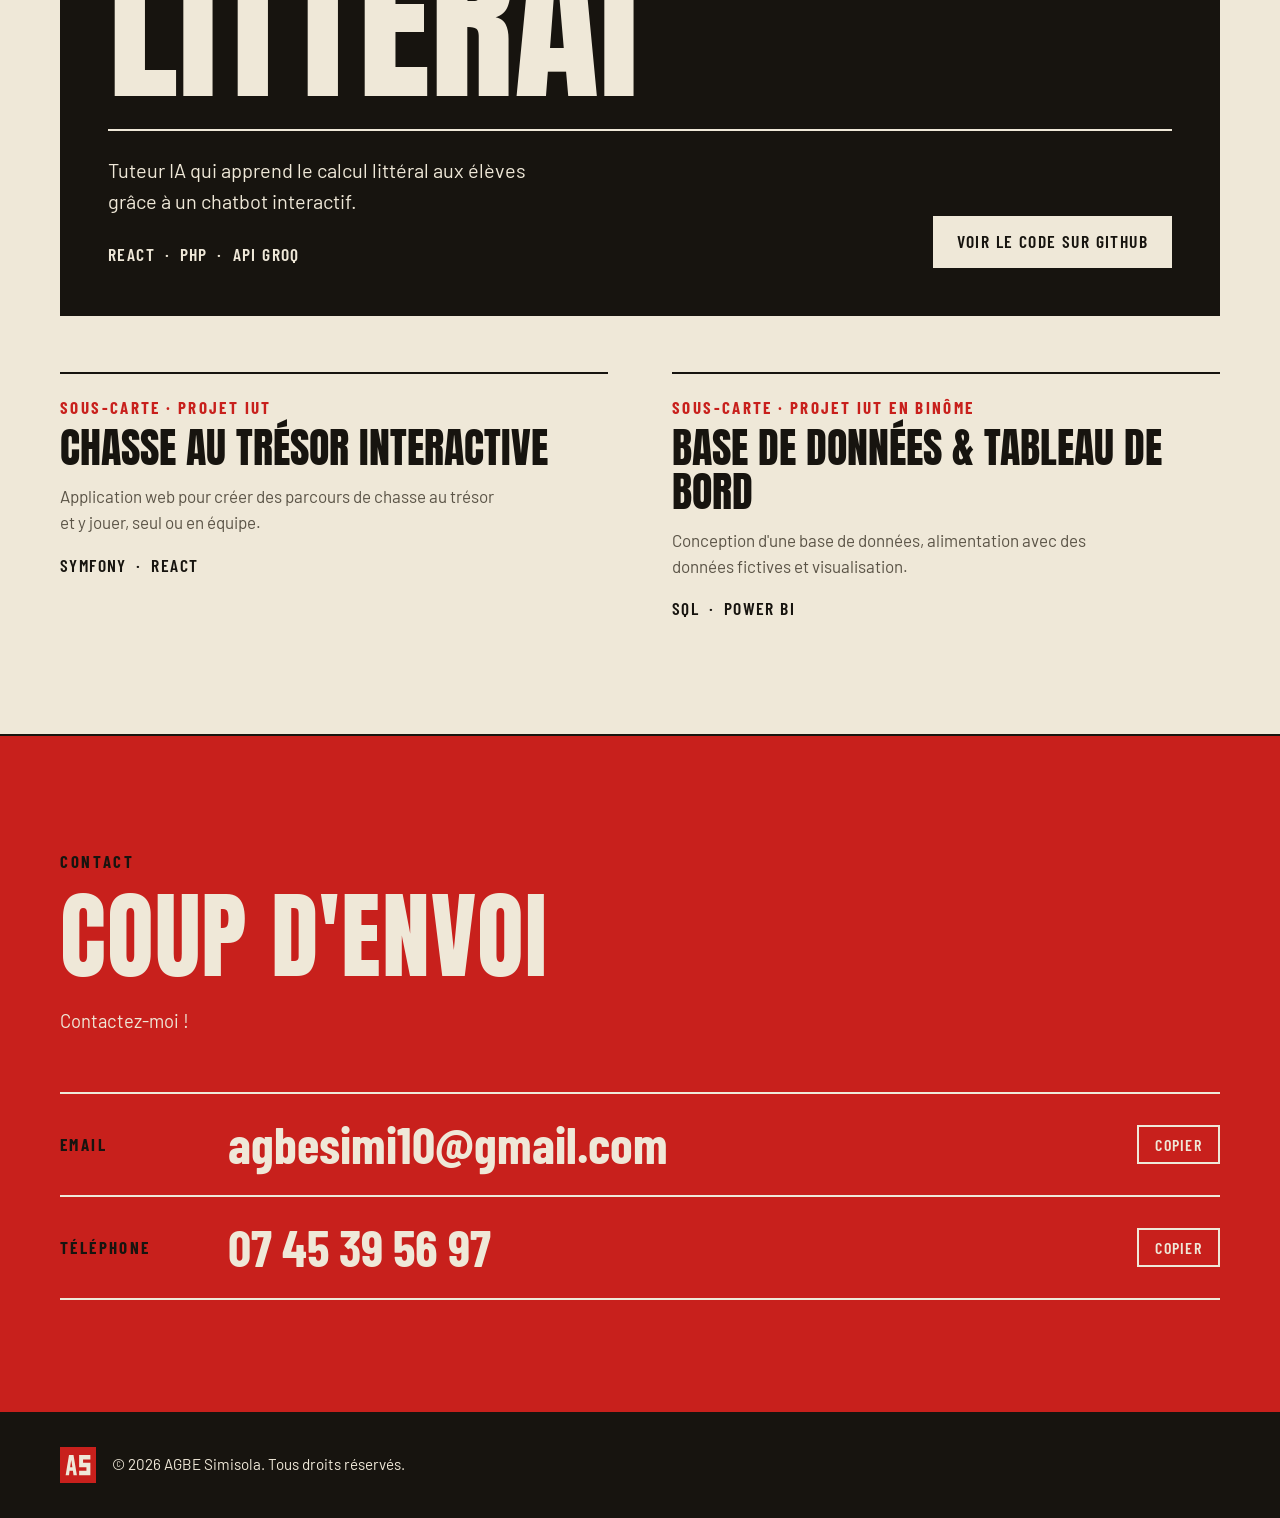
==== commit 07cc1ec6: "Accueil : cordes du ring tendues entre un coin rouge et un coin bleu" ====
--- a/index.html
+++ b/index.html
@@ -43,7 +43,7 @@
         <section id="accueil" class="hero">
             <p class="hero-intro">
                 <span>Bonjour, je suis</span>
-                <span>Reims · Saison 2026–2027</span>
+                <span>Dans le coin rouge, venu de Reims</span>
             </p>
             <h1 class="hero-name">
                 <span>Agbe</span>
--- a/style.css
+++ b/style.css
@@ -3,6 +3,7 @@
     --ink: #17140f;
     --ink-soft: #5b5447;
     --red: #c8201c;
+    --blue: #1d4f91;
     --pitch: #2f7d4a;
     --pitch-dark: #2a7143;
     --rule: rgba(23, 20, 15, 0.2);
@@ -244,18 +245,41 @@
     color: var(--red);
 }
 
-/* Les trois cordes du ring */
+/* Les trois cordes du ring, tendues entre le coin rouge et le coin bleu */
 .ropes {
-    height: 26px;
-    margin: 1.4rem 0 2.4rem;
+    position: relative;
+    height: 36px;
+    margin: 1.9rem 0 2.4rem;
     background: linear-gradient(
         to bottom,
         var(--red) 0 4px,
-        transparent 4px 11px,
-        var(--ink) 11px 15px,
-        transparent 15px 22px,
-        var(--ink) 22px 26px
+        transparent 4px 16px,
+        var(--ink) 16px 20px,
+        transparent 20px 32px,
+        var(--ink) 32px 36px
     );
+}
+
+/* Poteaux de coin et leur protection */
+.ropes::before,
+.ropes::after {
+    content: '';
+    position: absolute;
+    top: -14px;
+    width: 18px;
+    height: 64px;
+    border-top: 5px solid var(--ink);
+    border-radius: 3px;
+}
+
+.ropes::before {
+    left: 0;
+    background-color: var(--red);
+}
+
+.ropes::after {
+    right: 0;
+    background-color: var(--blue);
 }
 
 .hero-grid {
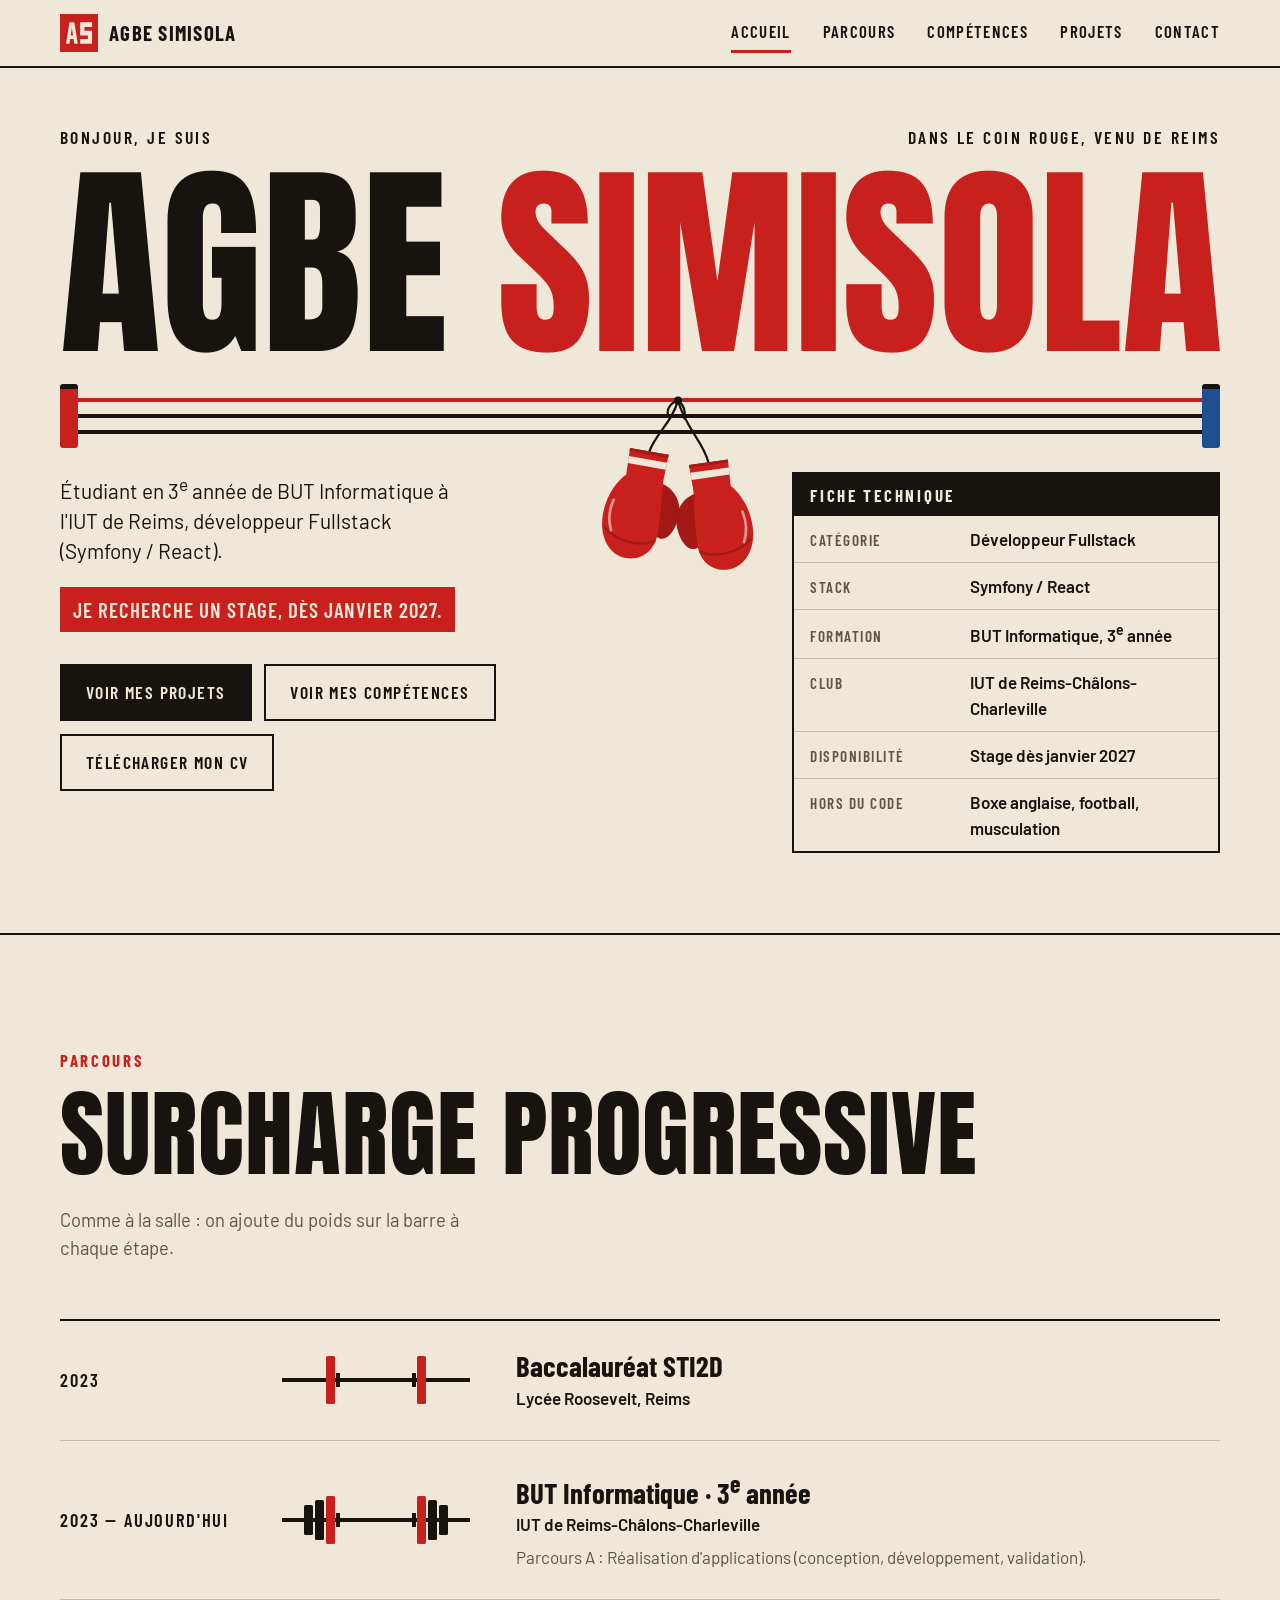
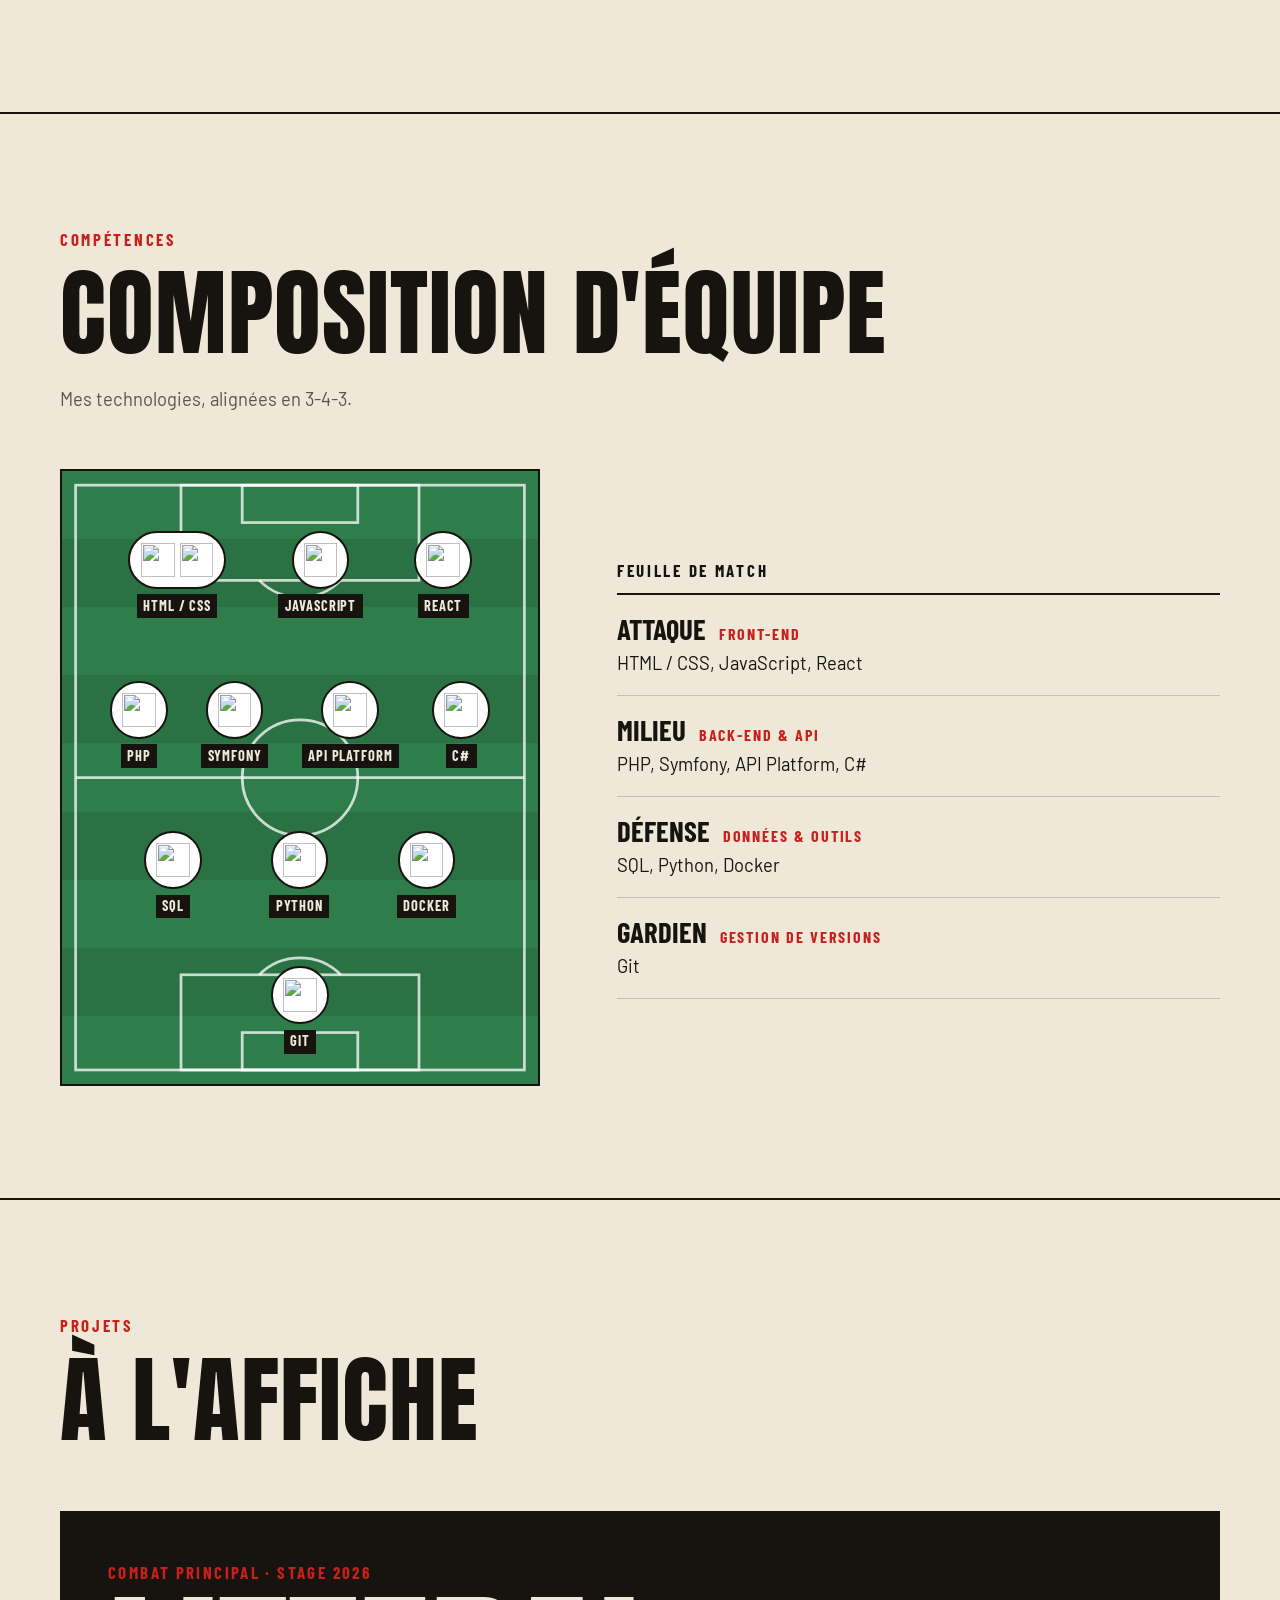
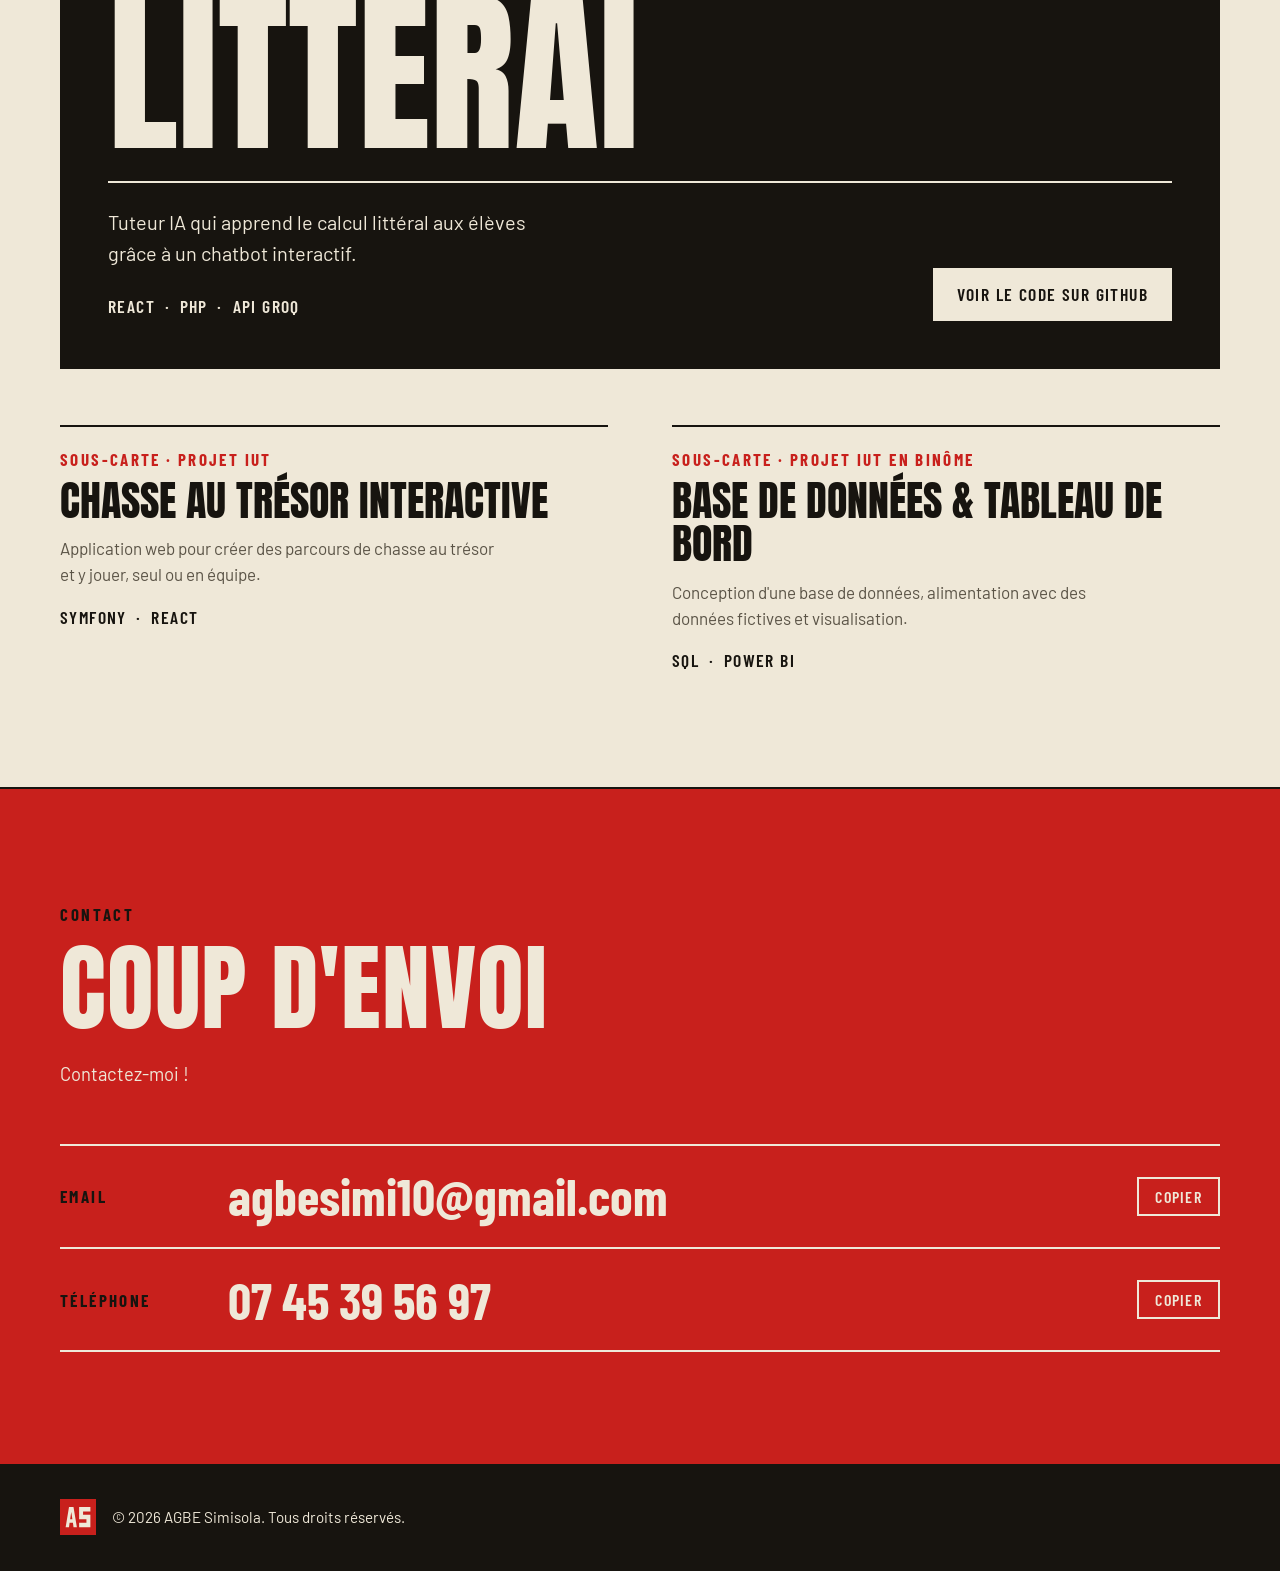
==== commit b5253e6f: "Accueil : paire de gants de boxe suspendue à la corde du ring" ====
--- a/index.html
+++ b/index.html
@@ -52,8 +52,29 @@
             <div class="ropes" aria-hidden="true"></div>
 
             <div class="hero-grid">
-                <div>
-                    <p class="hero-desc">Étudiant en 3<sup>e</sup> année de BUT Informatique à l'IUT de Reims, développeur Fullstack (Symfony / React).</p>
+                <p class="hero-desc">Étudiant en 3<sup>e</sup> année de BUT Informatique à l'IUT de Reims, développeur Fullstack (Symfony / React).</p>
+
+                <!-- Paire de gants nouée à la corde du haut -->
+                <svg class="gloves" viewBox="0 0 170 204" aria-hidden="true">
+                    <defs>
+                        <g id="glove">
+                            <path class="glove-dark" d="M-20 33C-34 36-45 49-45 64c0 16 7 30 16 30 7 0 10-7 10-16V33z"/>
+                            <path class="glove-red" d="M-21 30h42C31 40 39 58 39 78c0 26-15 44-34 44-18 0-30-14-30-32 0-20 2-40 4-60z"/>
+                            <path class="glove-seam" d="M-23 98c14 9 42 8 58-6"/>
+                            <path class="glove-shine" d="M30 60c3 12 2 24-3 34"/>
+                            <path class="glove-red" d="M-22 0h44l-1 31h-42z"/>
+                            <path class="glove-dark" d="M-22 0h44l-.1 3.5h-43.8z"/>
+                            <path class="glove-band" d="M-21.7 9h43.4l-.3 8h-42.8z"/>
+                        </g>
+                    </defs>
+                    <path class="glove-lace" d="M85 5C78 30 60 42 53 62M85 5c8 30 28 46 34 69"/>
+                    <use href="#glove" transform="translate(53 62) rotate(10) scale(-1 1)"/>
+                    <use href="#glove" transform="translate(119 74) rotate(-8)"/>
+                    <path class="glove-lace" d="M85 5c-9 3-13 10-11 17M85 5c6 5 9 12 7 20"/>
+                    <circle class="glove-knot" cx="85" cy="5" r="4.5"/>
+                </svg>
+
+                <div class="hero-actions">
                     <p class="hero-goal">Je recherche un stage, dès&nbsp;janvier&nbsp;2027.</p>
 
                     <div class="hero-buttons">
--- a/style.css
+++ b/style.css
@@ -3,6 +3,7 @@
     --ink: #17140f;
     --ink-soft: #5b5447;
     --red: #c8201c;
+    --red-dark: #a31915;
     --blue: #1d4f91;
     --pitch: #2f7d4a;
     --pitch-dark: #2a7143;
@@ -284,15 +285,70 @@
 
 .hero-grid {
     display: grid;
-    grid-template-columns: 1.1fr 0.9fr;
-    gap: clamp(2rem, 5vw, 4.5rem);
-    align-items: start;
+    grid-template-columns: minmax(0, 1fr) 9.5rem minmax(0, 0.85fr);
+    grid-template-rows: auto 1fr;
+    grid-template-areas:
+        "desc    gloves fiche"
+        "actions gloves fiche";
+    column-gap: clamp(1.5rem, 3vw, 2.5rem);
 }
 
 .hero-desc {
+    grid-area: desc;
     max-width: 34ch;
     font-size: 1.3rem;
     line-height: 1.45;
+}
+
+.hero-actions {
+    grid-area: actions;
+}
+
+/* Gants suspendus : le haut du dessin remonte jusqu'à la corde rouge, où les lacets sont noués */
+.gloves {
+    grid-area: gloves;
+    position: relative;
+    z-index: 1;
+    width: 100%;
+    margin-top: calc(-2.4rem - 38px);
+}
+
+.glove-red {
+    fill: var(--red);
+}
+
+.glove-dark {
+    fill: var(--red-dark);
+}
+
+.glove-band {
+    fill: var(--paper);
+}
+
+.glove-seam,
+.glove-shine,
+.glove-lace {
+    fill: none;
+    stroke-width: 2.5;
+    stroke-linecap: round;
+}
+
+.glove-seam {
+    stroke: var(--red-dark);
+}
+
+.glove-shine {
+    stroke: var(--paper);
+    stroke-width: 3;
+    opacity: 0.6;
+}
+
+.glove-lace {
+    stroke: var(--ink);
+}
+
+.glove-knot {
+    fill: var(--ink);
 }
 
 .hero-goal {
@@ -316,6 +372,8 @@
 }
 
 .fiche {
+    grid-area: fiche;
+    align-self: start;
     border: 2px solid var(--ink);
 }
 
@@ -364,16 +422,34 @@
         display: block;
     }
 
-    .hero-grid {
-        grid-template-columns: 1fr;
-    }
-
     .hero-buttons .btn {
         flex: 1 1 100%;
     }
 
     .fiche-row {
         grid-template-columns: 7.5rem 1fr;
+    }
+}
+
+/* Sous 1000px, la fiche passe sous le texte ; les gants restent accrochés à droite */
+@media (max-width: 1000px) {
+    .hero-grid {
+        grid-template-columns: minmax(0, 1fr) 8rem;
+        grid-template-rows: auto;
+        grid-template-areas:
+            "desc    gloves"
+            "actions actions"
+            "fiche   fiche";
+    }
+
+    .fiche {
+        margin-top: 2.2rem;
+    }
+}
+
+@media (max-width: 560px) {
+    .hero-grid {
+        grid-template-columns: minmax(0, 1fr) 7rem;
     }
 }
 
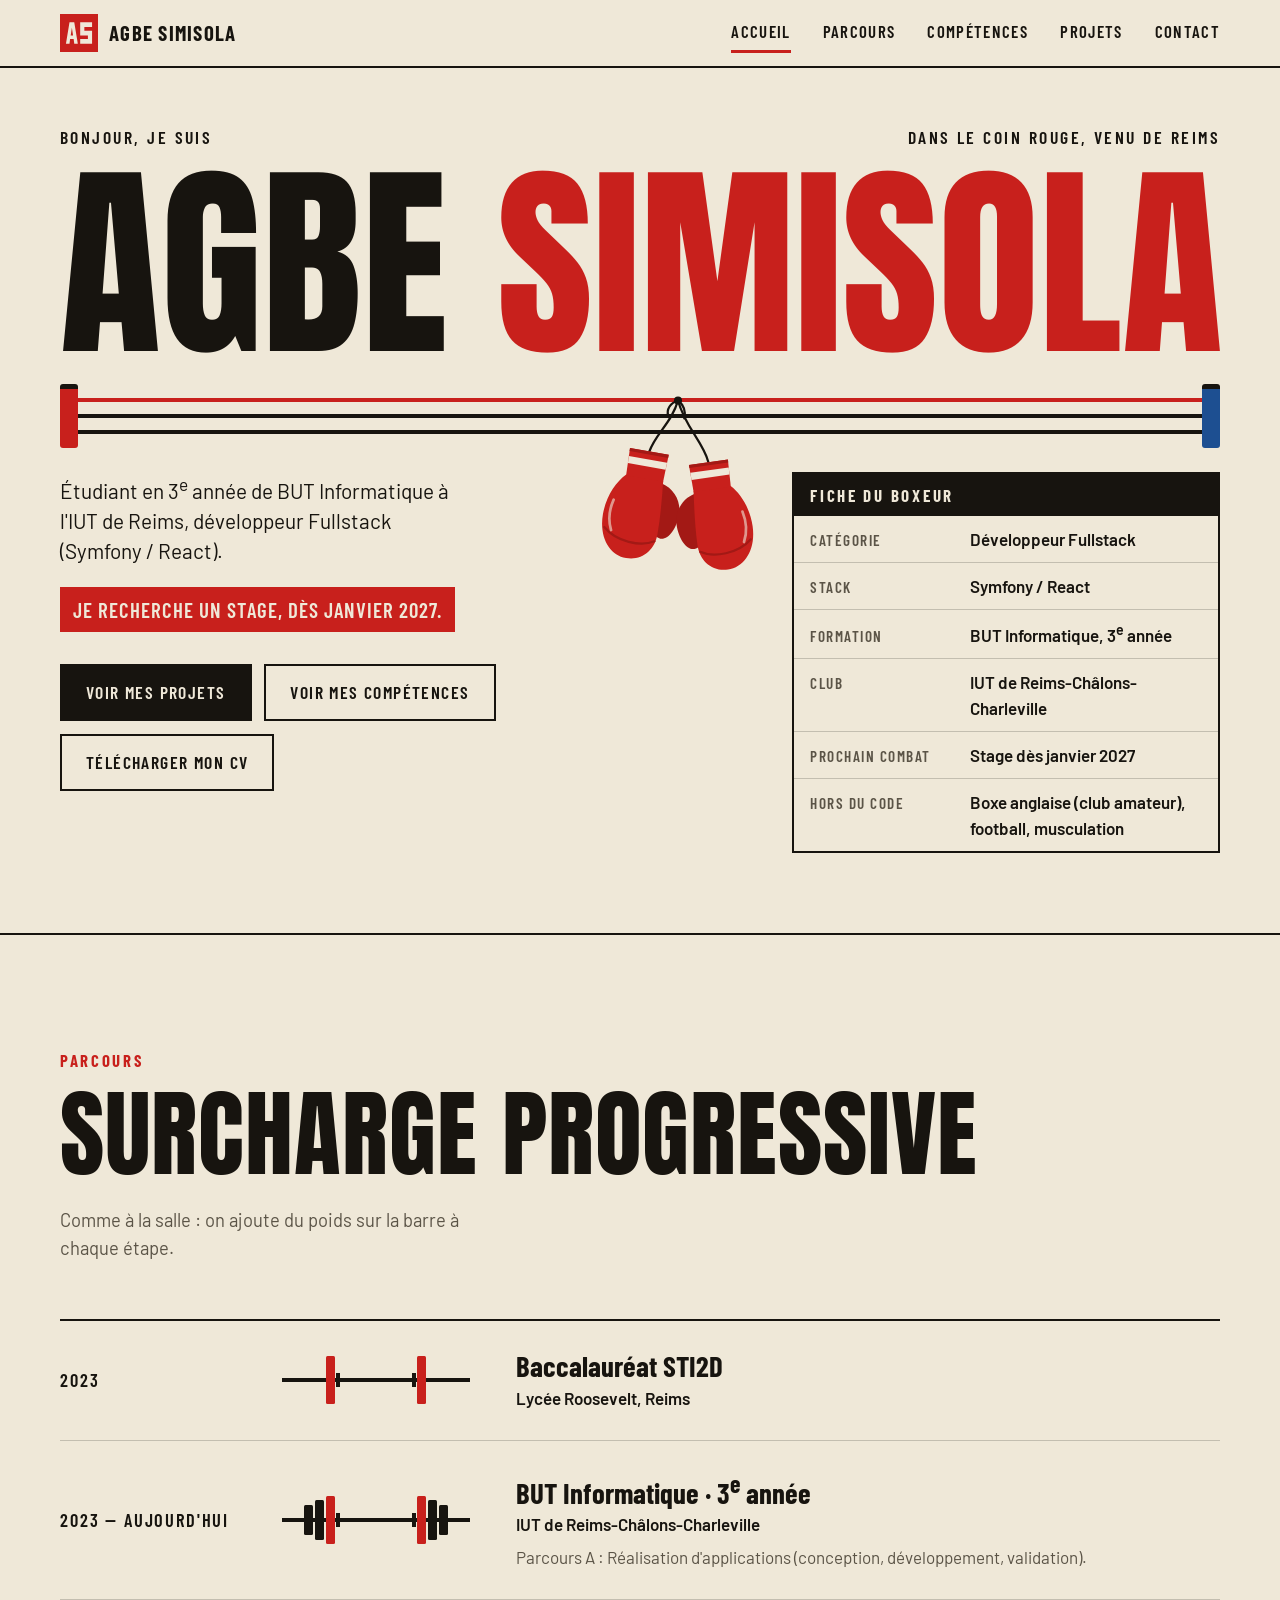
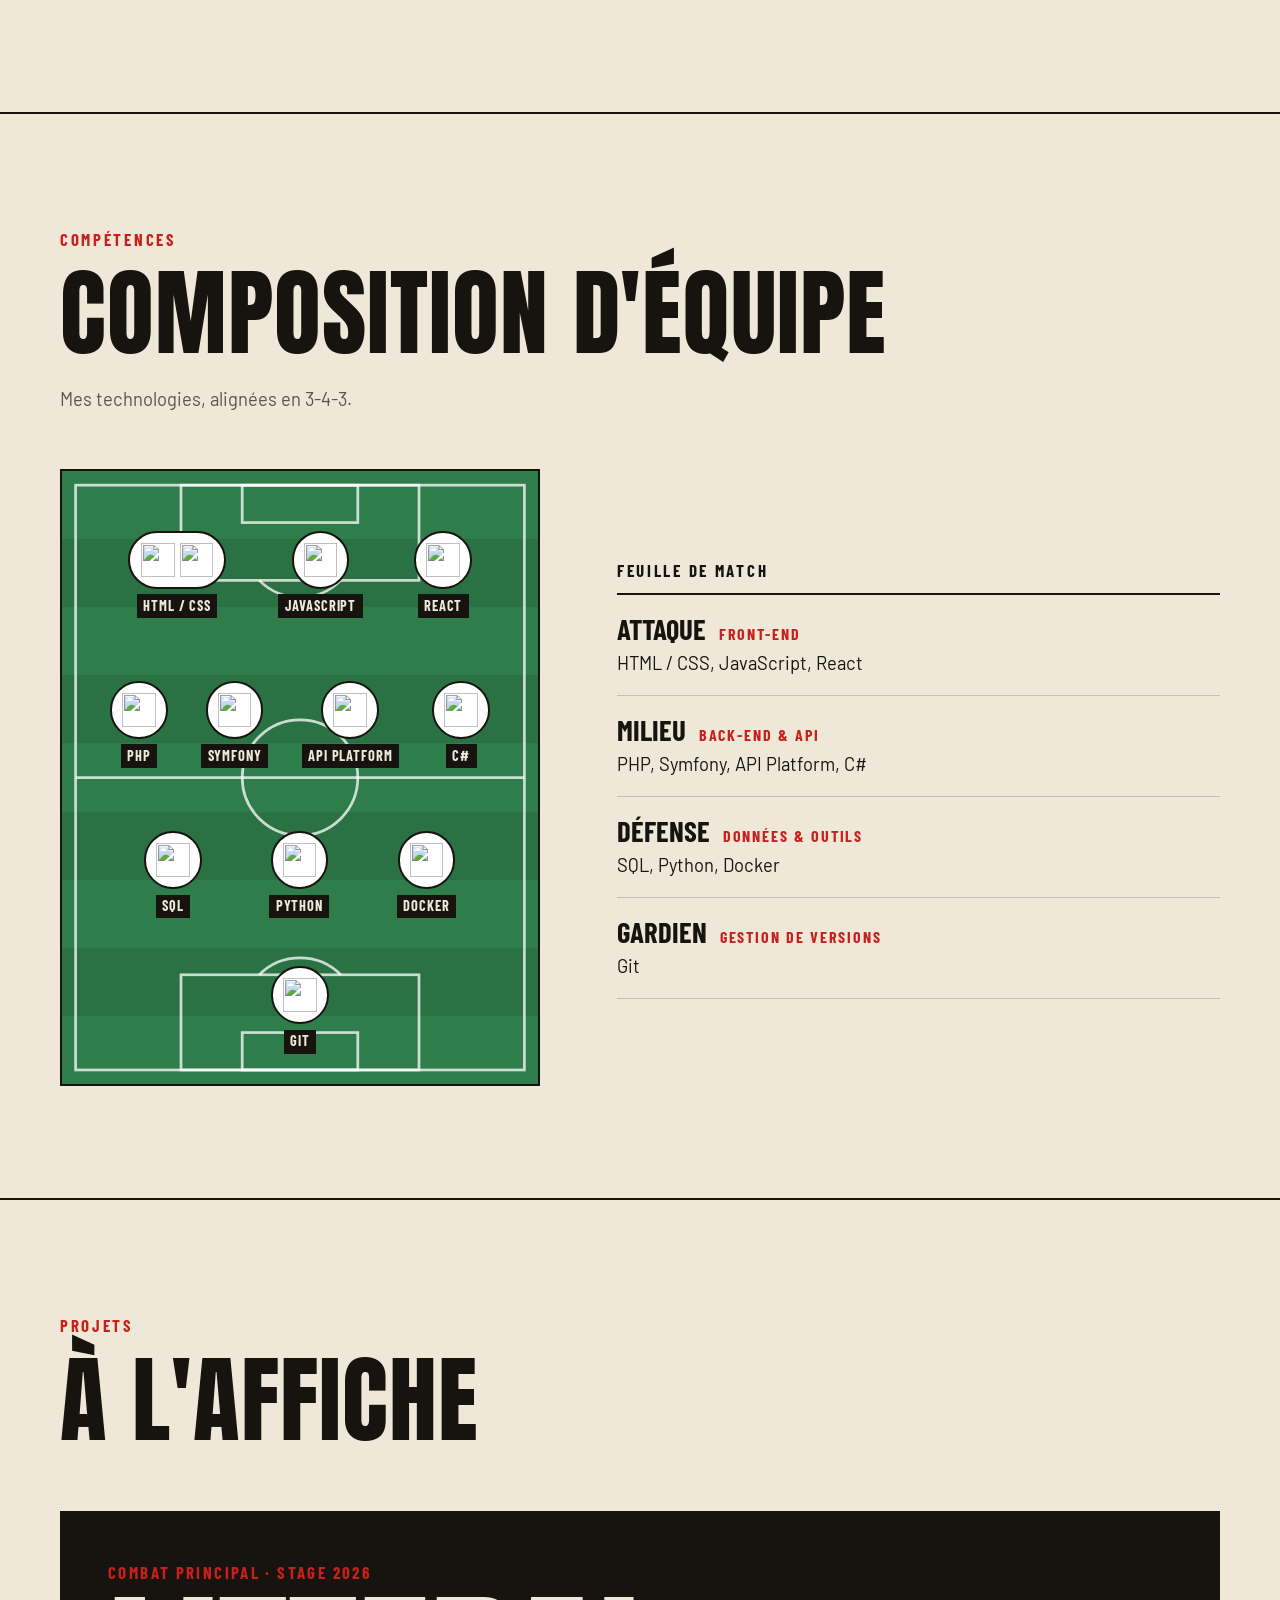
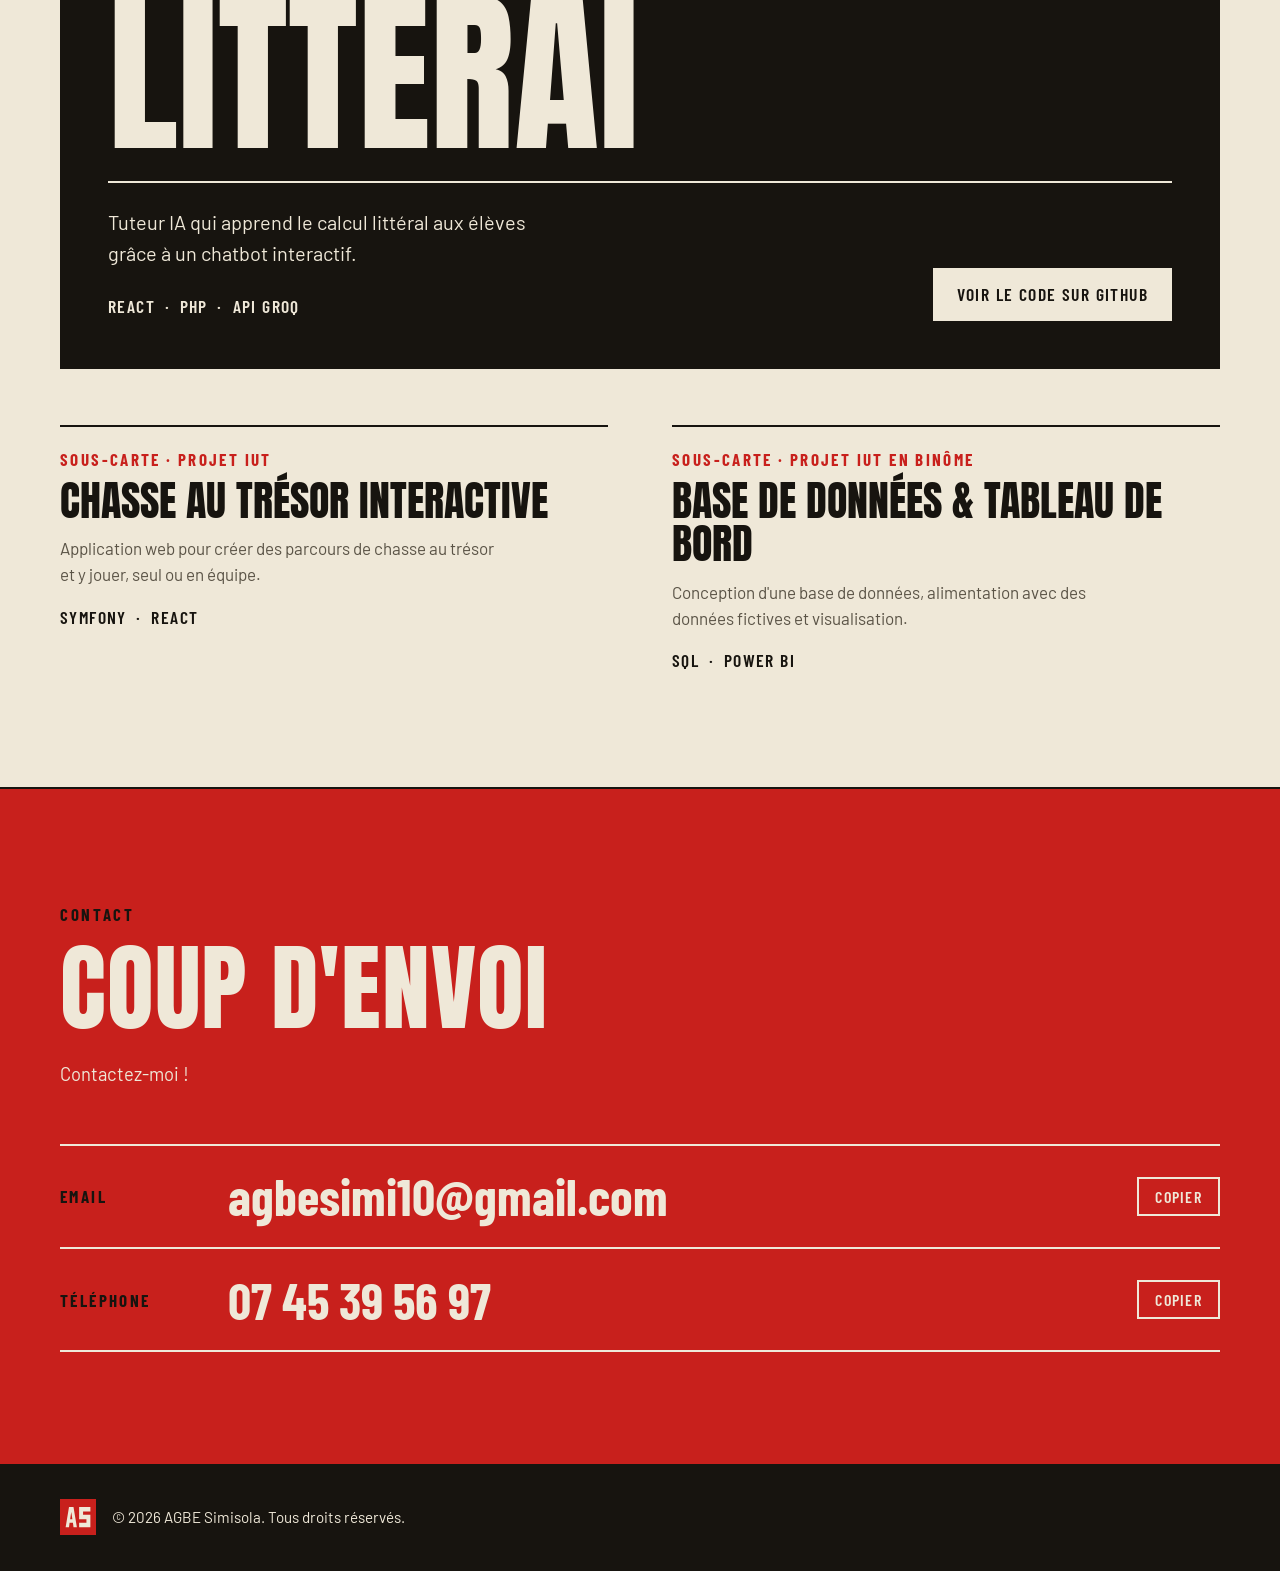
==== commit 78ca4f5d: "Accueil : la fiche technique devient la fiche du boxeur" ====
--- a/index.html
+++ b/index.html
@@ -85,7 +85,7 @@
                 </div>
 
                 <div class="fiche">
-                    <p class="fiche-title">Fiche technique</p>
+                    <p class="fiche-title">Fiche du boxeur</p>
                     <dl>
                         <div class="fiche-row">
                             <dt>Catégorie</dt>
@@ -104,12 +104,12 @@
                             <dd>IUT de Reims-Châlons-Charleville</dd>
                         </div>
                         <div class="fiche-row">
-                            <dt>Disponibilité</dt>
+                            <dt>Prochain combat</dt>
                             <dd>Stage dès janvier 2027</dd>
                         </div>
                         <div class="fiche-row">
                             <dt>Hors du code</dt>
-                            <dd>Boxe anglaise, football, musculation</dd>
+                            <dd>Boxe anglaise (club amateur), football, musculation</dd>
                         </div>
                     </dl>
                 </div>
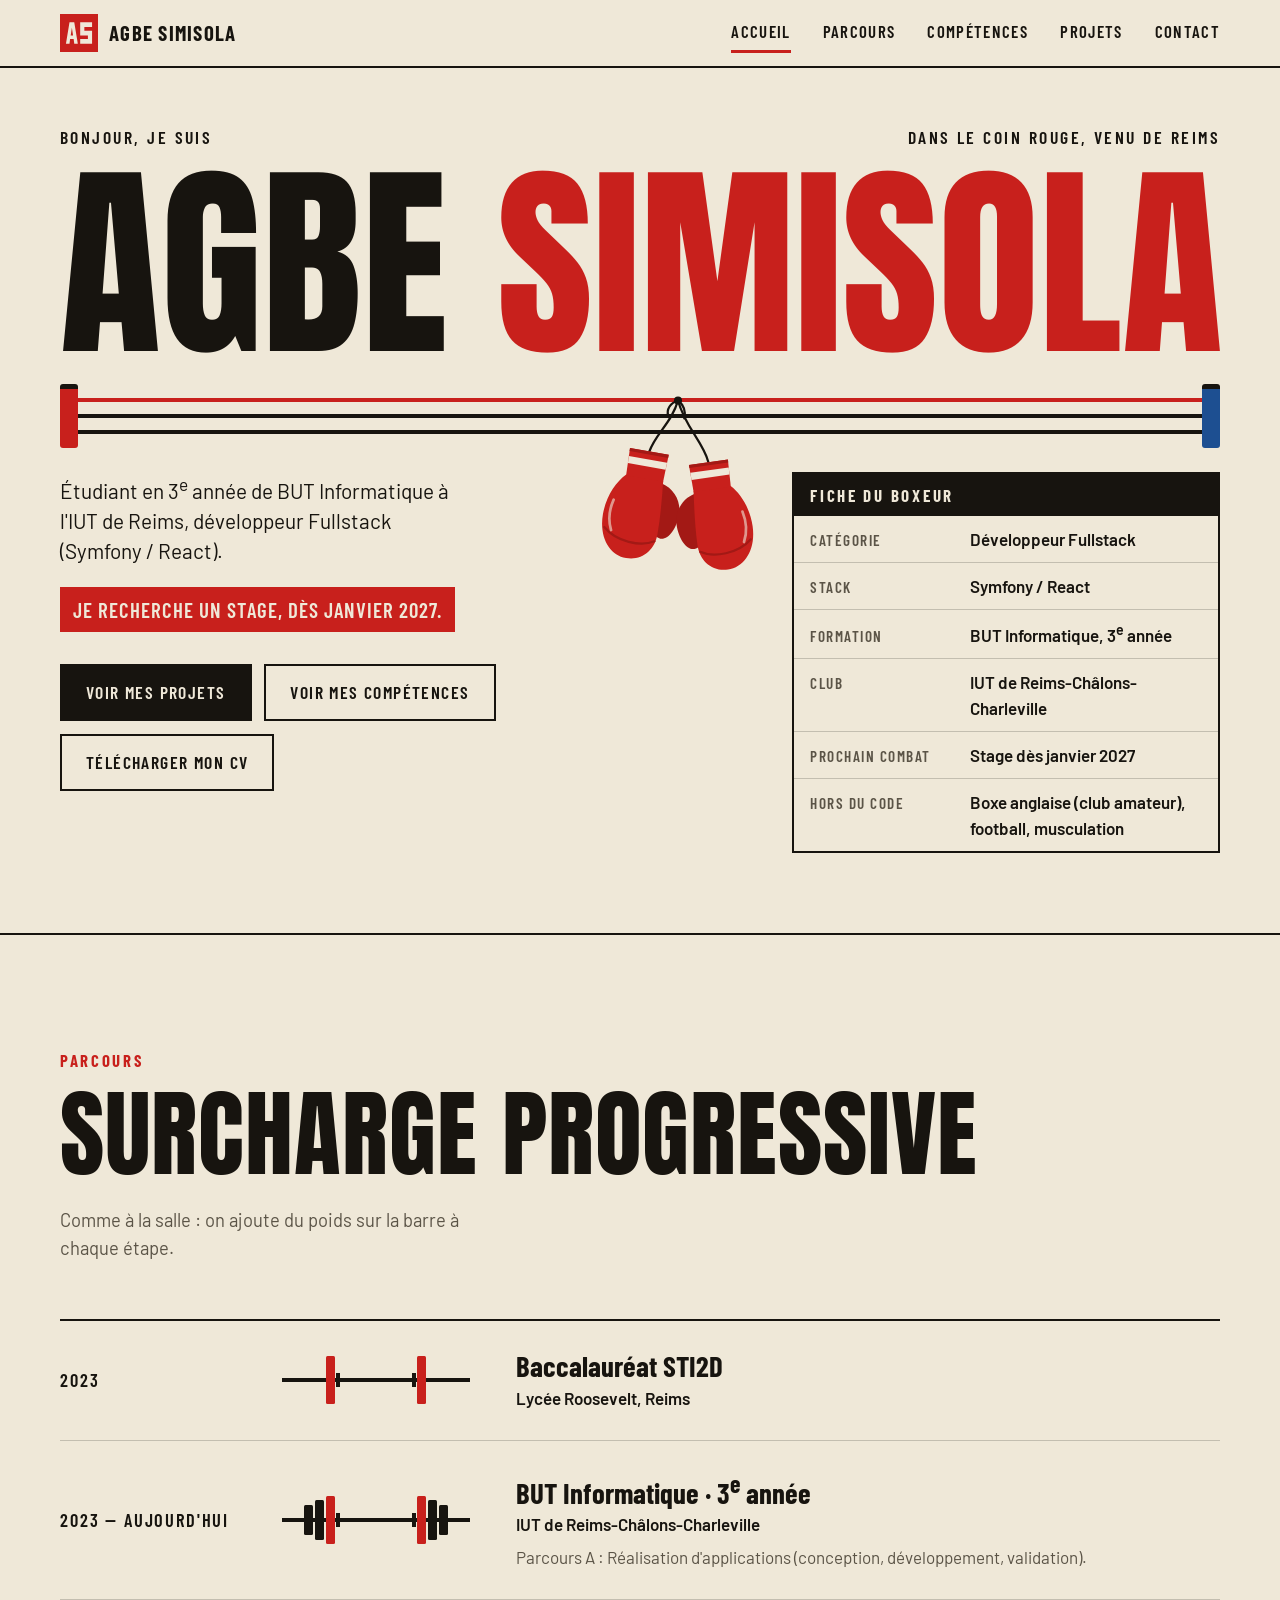
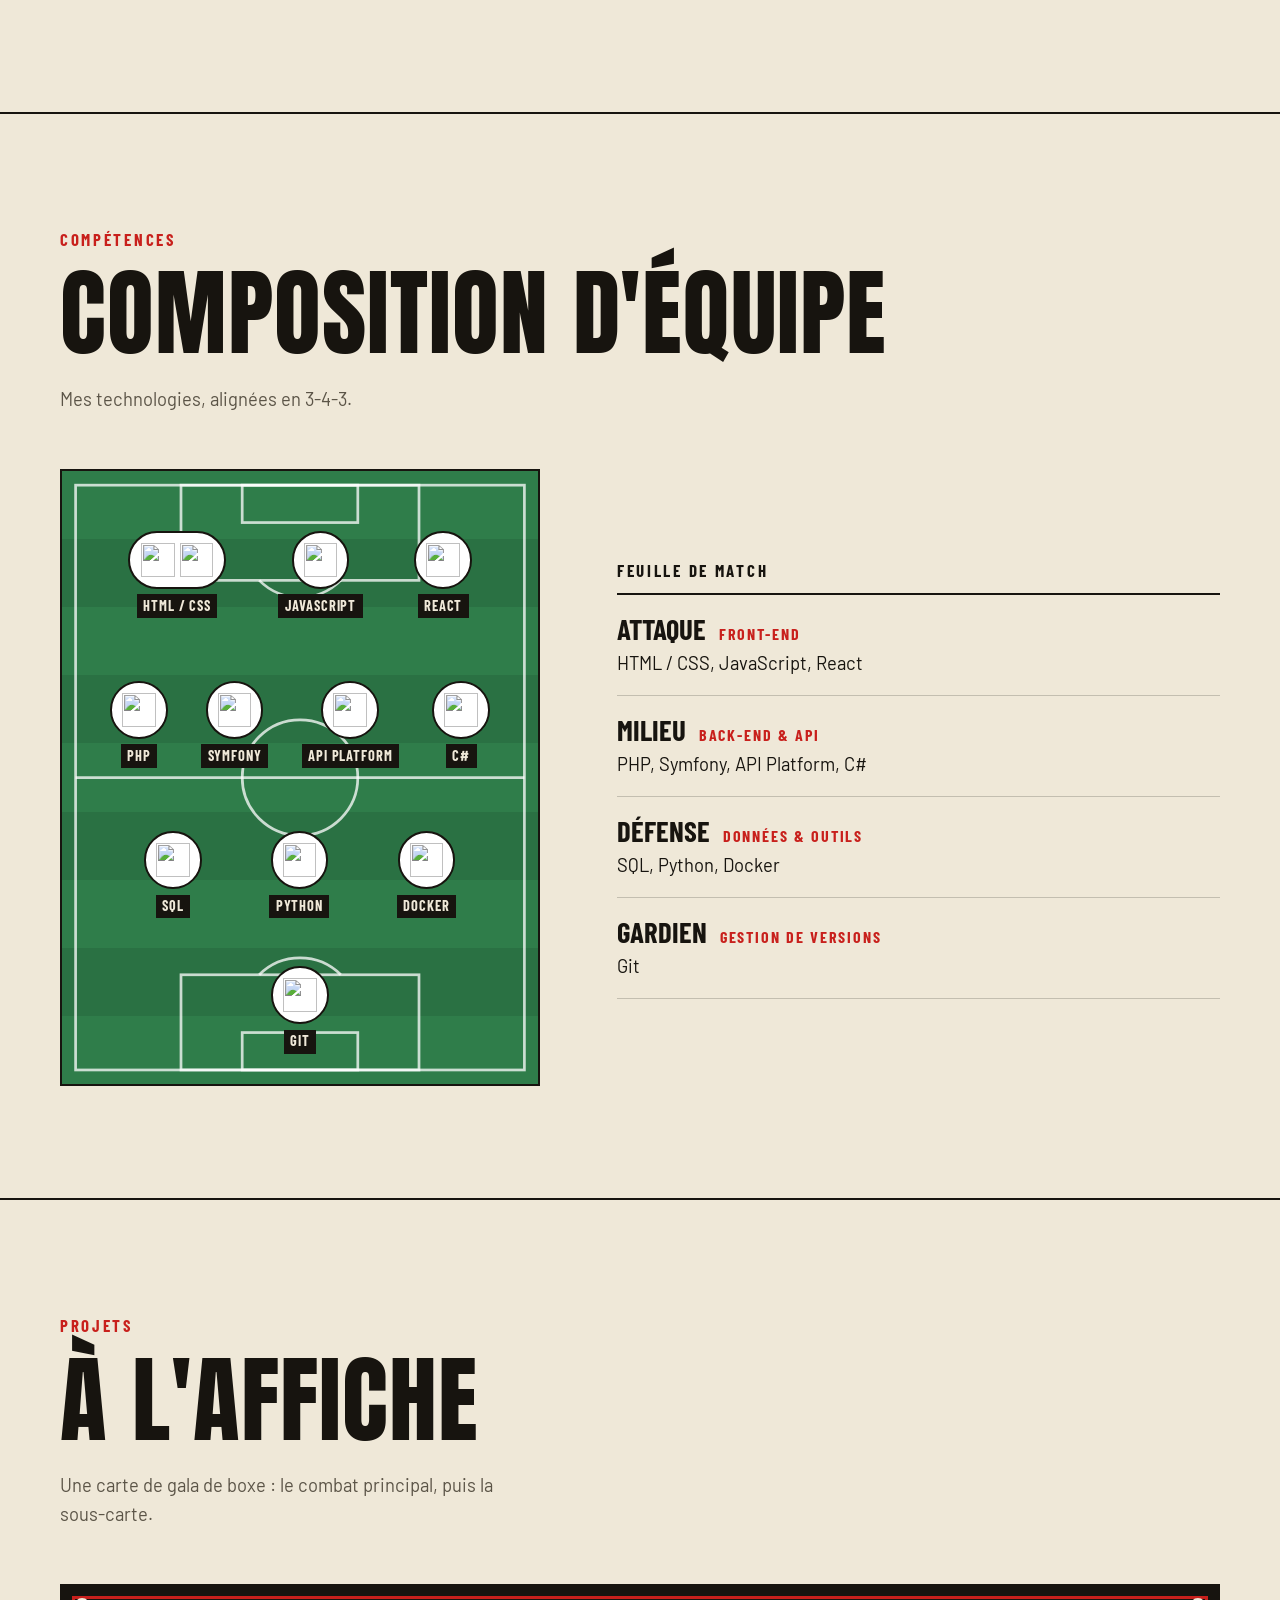
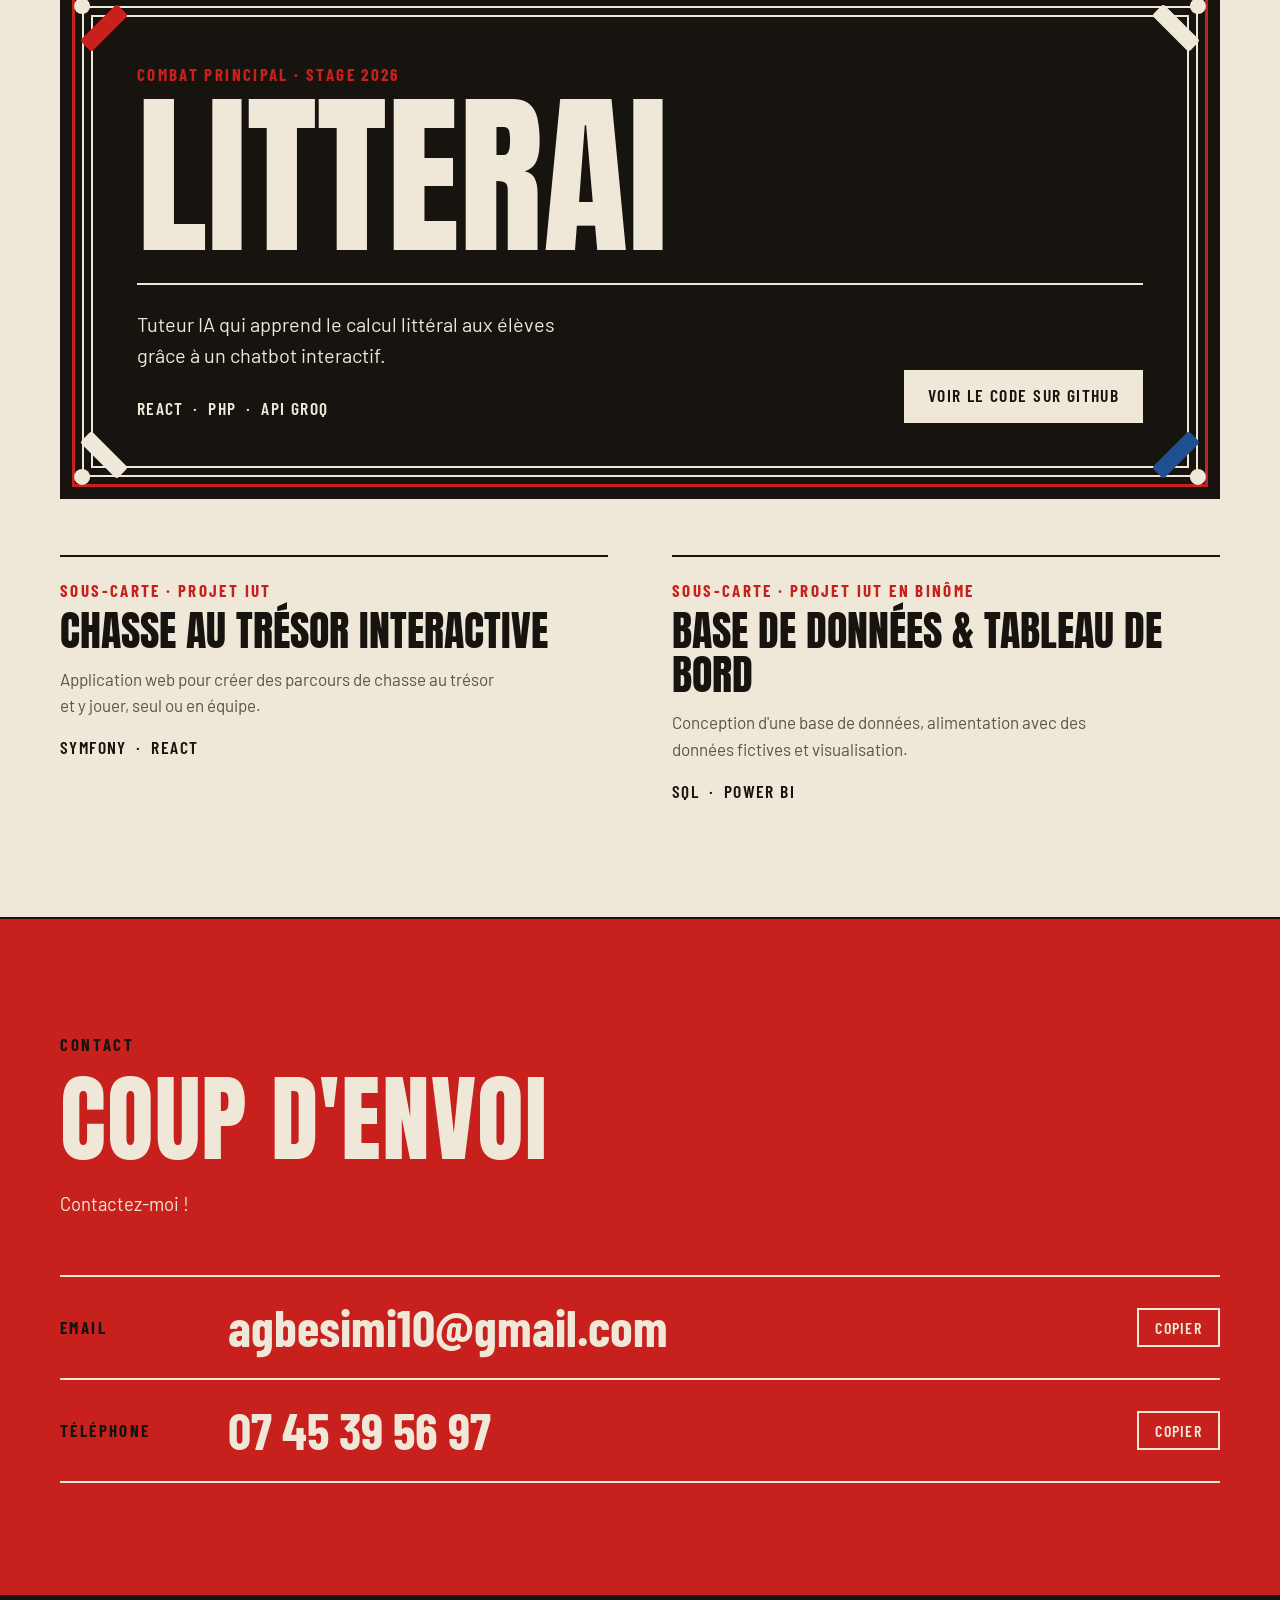
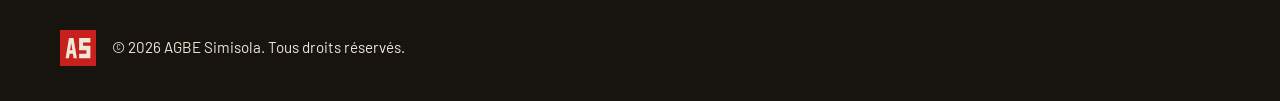
==== commit 4bf8877b: "Projets : le combat principal est dessiné comme un ring vu de dessus Trois cordes sur le pourtour, p" ====
--- a/index.html
+++ b/index.html
@@ -266,9 +266,15 @@
             <header class="section-head">
                 <p class="kicker">Projets</p>
                 <h2>À l'affiche</h2>
+                <p class="lead">Une carte de gala de boxe : le combat principal, puis la sous&#8209;carte.</p>
             </header>
 
+            <!-- Le combat principal est dessiné comme un ring vu de dessus -->
             <article class="bout bout-main">
+                <span class="ring-pad is-red" aria-hidden="true"></span>
+                <span class="ring-pad is-neutral-top" aria-hidden="true"></span>
+                <span class="ring-pad is-blue" aria-hidden="true"></span>
+                <span class="ring-pad is-neutral-bottom" aria-hidden="true"></span>
                 <p class="bout-label">Combat principal · Stage 2026</p>
                 <h3>LitterAI</h3>
                 <div class="bout-info">
--- a/style.css
+++ b/style.css
@@ -727,11 +727,72 @@
     margin: 0 0.6rem;
 }
 
-/* Combat principal */
+/* Combat principal : un ring vu de dessus */
 .bout-main {
-    padding: clamp(1.5rem, 4vw, 3rem);
+    position: relative;
+    padding: clamp(3.5rem, 6vw, 4.8rem);
     color: var(--paper);
     background-color: var(--ink);
+    /* Les trois cordes qui font le tour du ring */
+    box-shadow:
+        inset 0 0 0 12px var(--ink),
+        inset 0 0 0 15px var(--red),
+        inset 0 0 0 22px var(--ink),
+        inset 0 0 0 24px var(--paper),
+        inset 0 0 0 31px var(--ink),
+        inset 0 0 0 33px var(--paper);
+}
+
+/* Protections de coin, en travers des cordes, côté intérieur du ring */
+.ring-pad {
+    --post-offset: -31px;
+    position: absolute;
+    width: 52px;
+    height: 16px;
+    background-color: var(--paper);
+    border-radius: 3px;
+}
+
+/* Poteau de coin, là où les cordes se rejoignent */
+.ring-pad::before {
+    content: '';
+    position: absolute;
+    top: 50%;
+    left: 50%;
+    width: 16px;
+    height: 16px;
+    margin: -8px 0 0 -8px;
+    background-color: var(--paper);
+    border-radius: 50%;
+    transform: translateY(var(--post-offset));
+}
+
+.ring-pad.is-red {
+    top: 36px;
+    left: 18px;
+    background-color: var(--red);
+    transform: rotate(-45deg);
+}
+
+.ring-pad.is-neutral-top {
+    top: 36px;
+    right: 18px;
+    transform: rotate(45deg);
+}
+
+.ring-pad.is-blue {
+    --post-offset: 31px;
+    right: 18px;
+    bottom: 36px;
+    background-color: var(--blue);
+    transform: rotate(-45deg);
+}
+
+.ring-pad.is-neutral-bottom {
+    --post-offset: 31px;
+    bottom: 36px;
+    left: 18px;
+    transform: rotate(45deg);
 }
 
 .bout-main h3 {
@@ -816,7 +877,9 @@
         grid-column: 1;
         grid-row: auto;
         margin-top: 1rem;
+        padding-inline: 0.5rem;
         text-align: center;
+        white-space: nowrap;
     }
 }
 
